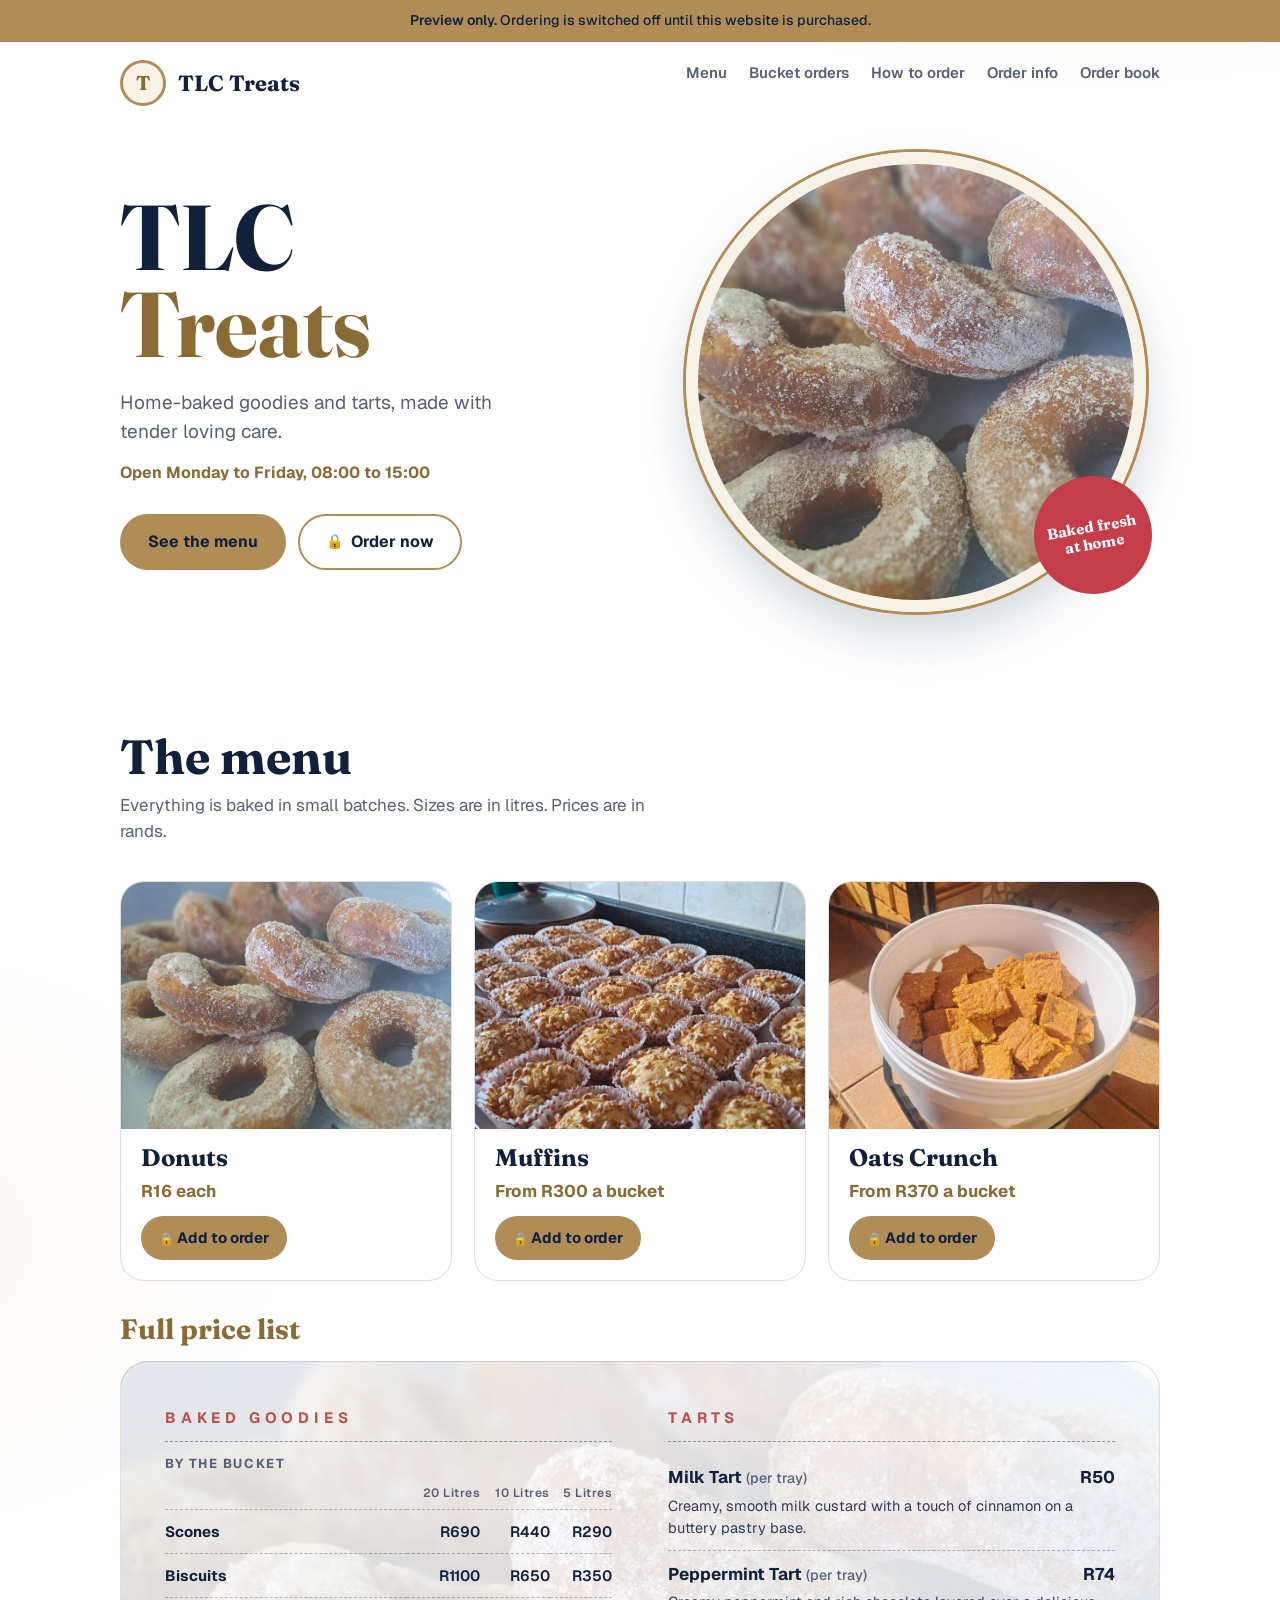
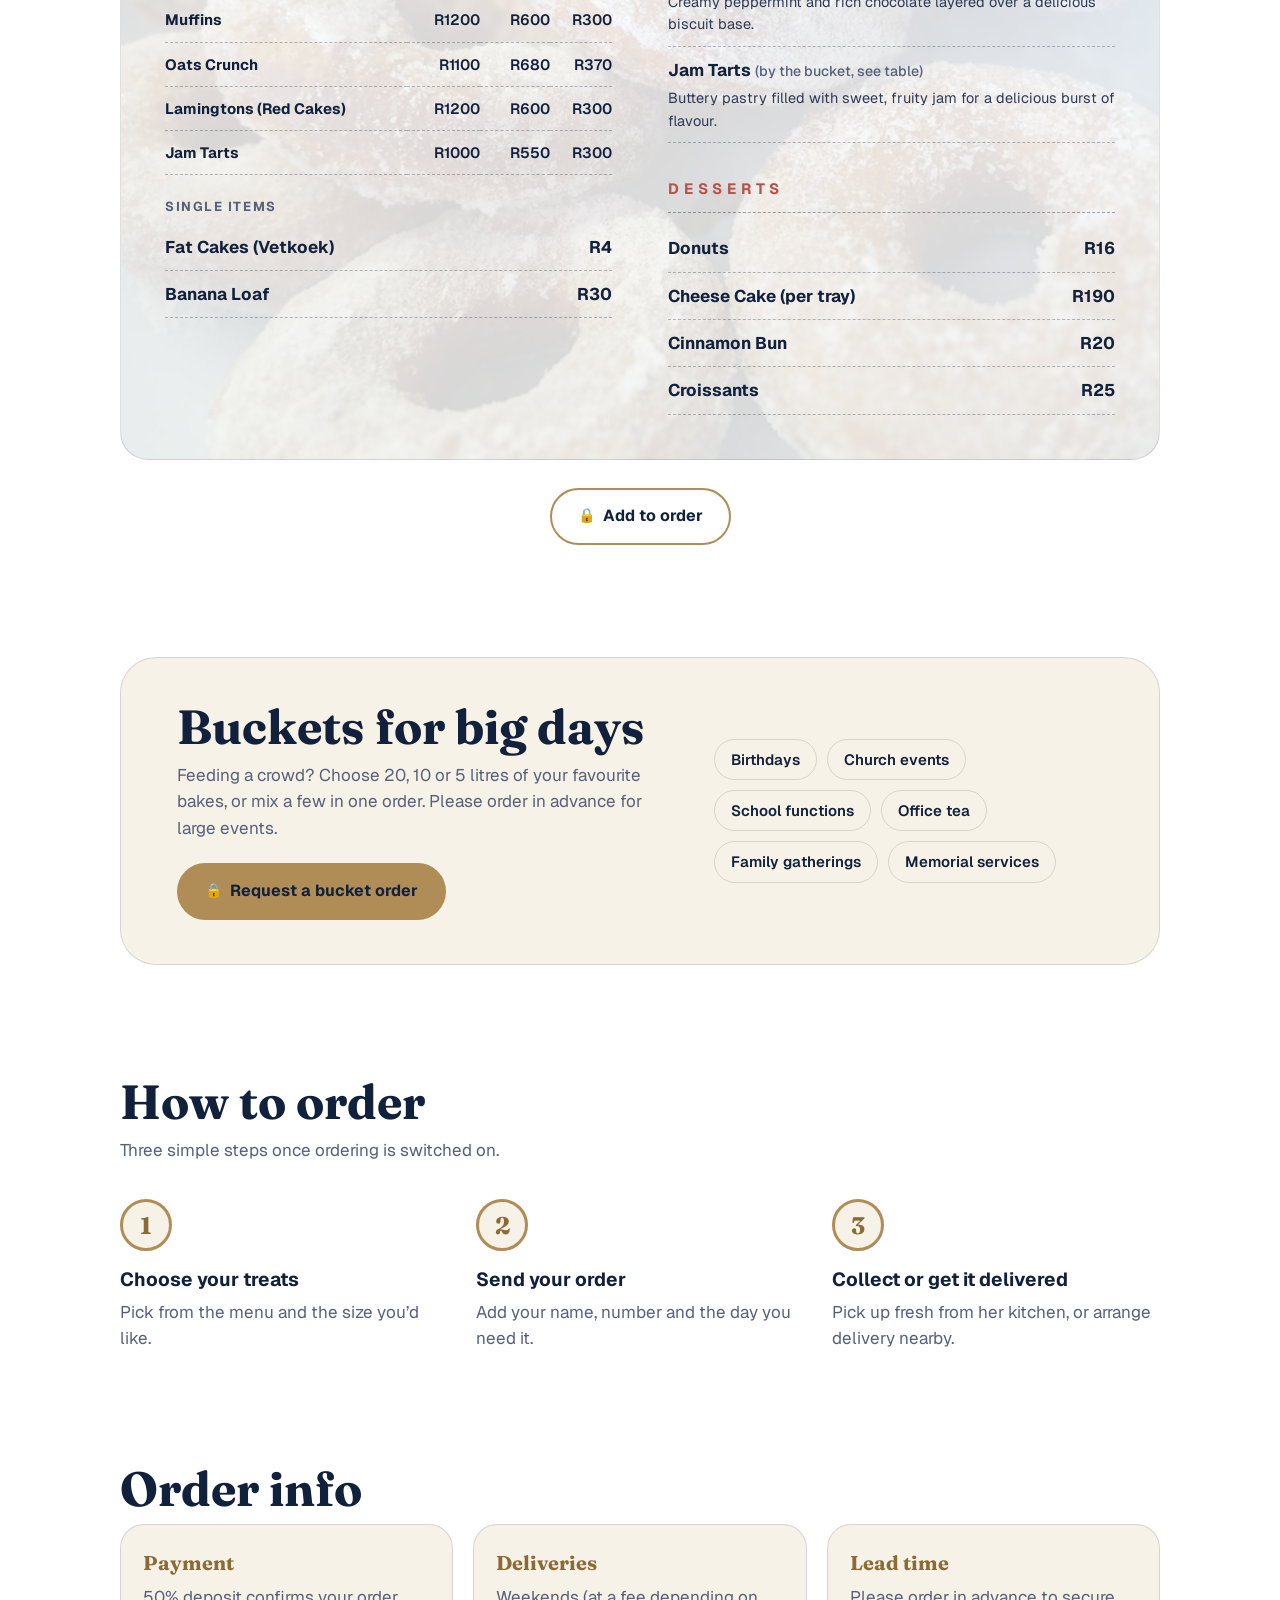
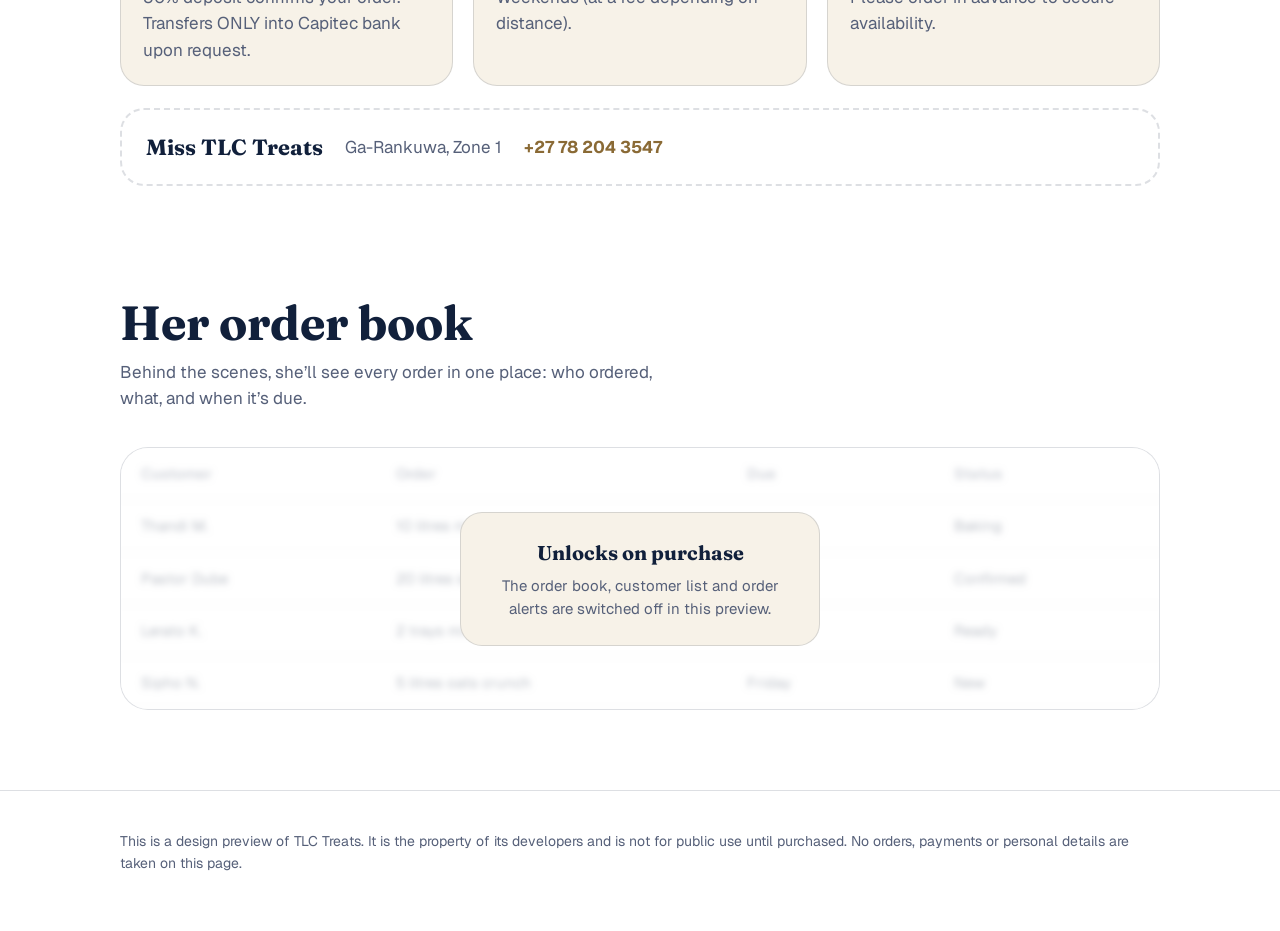
==== index.html @ 49d0c617 "Menu board with faded doughnut background, bucket price table, featured items; hours 08:00-15:00 Co-" ====
<!doctype html>
<html lang="en">
<head>
<meta charset="utf-8">
<meta name="viewport" content="width=device-width, initial-scale=1">
<meta name="robots" content="noindex, nofollow">
<title>TLC Treats · Preview</title>
<meta name="description" content="Design preview of TLC Treats. Ordering is switched off.">
<link rel="preconnect" href="https://fonts.googleapis.com">
<link rel="stylesheet" href="https://fonts.googleapis.com/css2?family=Fraunces:opsz,wght@9..144,600;9..144,700&family=Geist:wght@400;500;600;700&display=swap">
<style>
:root{
  --bg:#ffffff; --bg2:#f7f2e8; --ink:#11203b; --muted:#566079; --navy:#11203b;
  --gold:#b08d57; --gold2:#8a6a35; --red:#c43d4b;
  --glass:#ffffff; --line:rgba(17,32,59,.14);
  --veil:rgba(255,255,255,.72);
}
*,*::before,*::after{box-sizing:border-box}
html{background:var(--bg);scroll-behavior:smooth;scroll-padding-top:60px}
body{margin:0;font-family:Geist,system-ui,sans-serif;color:var(--ink);line-height:1.55;font-size:17px;
  background:radial-gradient(900px 500px at 85% -5%,rgba(176,141,87,.16),transparent 60%),
             radial-gradient(700px 500px at -10% 30%,rgba(176,141,87,.08),transparent 60%),var(--bg)}
img{max-width:100%;display:block}
a{color:inherit}
:focus-visible{outline:3px solid var(--gold2);outline-offset:3px;border-radius:6px}
.display{font-family:Fraunces,Georgia,serif;font-weight:700}
.wrap{max-width:1080px;margin:0 auto;padding:0 20px}

.demo-bar{position:sticky;top:0;z-index:9;background:var(--gold);color:var(--navy);font-size:14px;font-weight:600;padding:10px 20px;text-align:center}
.demo-bar span{font-weight:500}

nav{display:flex;align-items:center;justify-content:space-between;gap:16px;padding:18px 0}
.brand{display:flex;align-items:center;gap:12px;text-decoration:none}
.lid{width:46px;height:46px;border-radius:50%;background:var(--bg2);border:3px solid var(--gold);display:grid;place-items:center;font-size:20px;color:var(--gold2);flex:none}
.brand b{font-size:22px;line-height:1}
.navlinks{display:flex;gap:22px;font-weight:600;font-size:15px}
.navlinks a{text-decoration:none;color:var(--muted)}
.navlinks a:hover{color:var(--ink)}
@media(max-width:640px){.navlinks{display:none}}

.hero{display:grid;grid-template-columns:1.05fr 1fr;gap:40px;align-items:center;padding:28px 0 64px}
.hero h1{font-size:clamp(48px,8vw,92px);line-height:.95;margin:0 0 20px}
.hero h1 .line2{display:block;color:var(--gold2)}
.hero p{font-size:19px;color:var(--muted);max-width:30ch;margin:0 0 28px}
.hero p.hours{font-size:16px;font-weight:700;color:var(--gold2);margin:-14px 0 28px}
.btns{display:flex;flex-wrap:wrap;gap:12px}
.btn{font:inherit;font-weight:700;font-size:16px;border-radius:999px;padding:14px 26px;cursor:pointer;border:2px solid var(--gold);text-decoration:none;display:inline-flex;align-items:center;gap:8px;color:var(--ink);background:transparent}
.btn.solid{background:var(--gold);color:var(--navy)}
.btn.locked::before{content:"🔒";font-size:14px}
.bucket-photo{position:relative;justify-self:center;width:min(100%,460px);aspect-ratio:1}
.bucket-photo img{width:100%;height:100%;object-fit:cover;border-radius:50%;border:12px solid var(--bg2);box-shadow:0 0 0 3px var(--gold),0 24px 50px rgba(17,32,59,.18)}
.stamp{position:absolute;right:-6px;bottom:18px;background:var(--red);color:#fff;border-radius:50%;width:118px;height:118px;display:grid;place-items:center;text-align:center;font-size:15px;line-height:1.15;transform:rotate(-10deg);padding:10px}
@media(max-width:820px){.hero{grid-template-columns:1fr}.bucket-photo{width:min(100%,360px)}.stamp{width:96px;height:96px;font-size:13px}}

section{padding:56px 0}
h2{font-size:clamp(32px,5vw,48px);line-height:1.05;margin:0 0 10px}
.lead{color:var(--muted);max-width:52ch;margin:0 0 36px}
.cat{font-size:28px;line-height:1;margin:0 0 18px;color:var(--gold2)}
.coming{background:var(--glass);border:2px dashed var(--line);border-radius:28px;padding:28px 24px;color:var(--muted);max-width:620px}
.coming b{display:block;color:var(--ink);font-size:19px;margin-bottom:4px}

.menu{display:grid;grid-template-columns:repeat(2,1fr);gap:28px}
@media(max-width:760px){.menu{grid-template-columns:1fr}}
.item{background:var(--glass);border:1px solid var(--line);border-radius:28px;overflow:hidden;backdrop-filter:blur(14px);-webkit-backdrop-filter:blur(14px)}
.item img{width:100%;aspect-ratio:4/3;object-fit:cover}
.item .body{padding:22px 24px 24px;display:flex;flex-direction:column;gap:12px}
.item h3{font-size:28px;margin:0;line-height:1.05}
.item p{margin:0;color:var(--muted)}
.sizes{display:flex;flex-wrap:wrap;gap:8px;padding:0;margin:4px 0 0;list-style:none}
.sizes li{font-size:14px;font-weight:600;border:1.5px solid var(--line);border-radius:999px;padding:5px 12px}
.foot{display:flex;align-items:center;justify-content:space-between;gap:12px;padding-top:12px;border-top:1.5px dashed var(--line)}
.price{font-weight:700;color:var(--gold2)}
.add{font:inherit;font-weight:700;font-size:15px;background:var(--gold);color:var(--navy);border:0;border-radius:999px;padding:10px 18px;cursor:pointer}
.add::before{content:"🔒 ";font-size:12px}

.buckets{background:var(--bg2);border:1px solid var(--line);border-radius:36px;padding:44px clamp(24px,5vw,56px);display:grid;grid-template-columns:1.3fr 1fr;gap:32px;align-items:center}
.buckets p{color:var(--muted);margin:0 0 22px;max-width:44ch}
.buckets .btn{background:var(--gold);color:var(--navy)}
.occasions{display:flex;flex-wrap:wrap;gap:10px}
.occasions span{border:1.5px solid var(--line);border-radius:999px;padding:8px 16px;font-weight:600;font-size:15px}
@media(max-width:760px){.buckets{grid-template-columns:1fr}}

.steps{display:grid;grid-template-columns:repeat(3,1fr);gap:28px;counter-reset:s;padding:0;margin:0;list-style:none}
.steps li{counter-increment:s}
.steps li::before{content:counter(s);font-family:Fraunces,serif;font-weight:700;display:grid;place-items:center;width:52px;height:52px;border-radius:50%;background:var(--bg2);border:3px solid var(--gold);color:var(--gold2);font-size:24px;margin-bottom:14px}
.steps b{display:block;font-size:19px;margin-bottom:4px}
.steps span{color:var(--muted)}
@media(max-width:700px){.steps{grid-template-columns:1fr}}

.book{position:relative;border-radius:28px;overflow:hidden;border:1px solid var(--line);background:var(--glass)}
.table-scroll{overflow-x:auto}
.book table{width:100%;border-collapse:collapse;min-width:560px;filter:blur(3px);user-select:none}
.book th,.book td{text-align:left;padding:14px 20px;border-bottom:1px solid var(--line);font-size:15px}
.book th{color:var(--muted);font-weight:600}
.lock{position:absolute;inset:0;display:grid;place-items:center;background:var(--veil);padding:20px}
.lock>div{background:var(--bg2);border:1px solid var(--line);border-radius:22px;padding:24px 28px;max-width:360px;text-align:center}
.lock b{display:block;font-size:20px;margin-bottom:6px}
.lock p{margin:0;color:var(--muted);font-size:15px}

footer{padding:40px 0 56px;color:var(--muted);font-size:14px;border-top:1px solid var(--line);margin-top:24px}

dialog{border:1px solid var(--line);border-radius:28px;padding:30px;max-width:400px;width:calc(100% - 40px);background:var(--bg2);color:var(--ink)}
dialog::backdrop{background:var(--veil)}
dialog h3{font-size:28px;margin:0 0 10px;line-height:1.05}
dialog p{margin:0 0 22px;color:var(--muted)}
dialog[open]{animation:pop .22s ease-out}
@keyframes pop{from{transform:scale(.94);opacity:0}to{transform:none;opacity:1}}
@media(prefers-reduced-motion:reduce){html{scroll-behavior:auto}dialog[open]{animation:none}}

/* ---------- Phone friendly ---------- */
html{-webkit-text-size-adjust:100%}
.btn,.add,.navlinks a{min-height:44px}
.wrap{padding-left:max(20px,env(safe-area-inset-left));padding-right:max(20px,env(safe-area-inset-right))}
.demo-bar{padding-top:max(10px,env(safe-area-inset-top))}
footer{padding-bottom:max(56px,calc(env(safe-area-inset-bottom) + 24px))}
@media(max-width:640px){
  body{font-size:16px}
  .demo-bar{font-size:13px;padding:8px 14px}
  .demo-bar span{display:block}
  /* nav: brand on top, scrollable pill row below */
  nav{flex-direction:column;align-items:flex-start;gap:10px;padding:14px 0 6px}
  .navlinks{display:flex;gap:8px;width:100%;overflow-x:auto;padding-bottom:6px;scrollbar-width:none;-webkit-overflow-scrolling:touch}
  .navlinks::-webkit-scrollbar{display:none}
  .navlinks a{flex:none;display:inline-flex;align-items:center;border:1px solid var(--line);border-radius:999px;padding:0 16px;font-size:14px;color:var(--ink);background:var(--glass)}
  .hero{gap:28px;padding:12px 0 40px}
  .hero h1{font-size:clamp(44px,15vw,64px)}
  .hero p{font-size:17px;max-width:none}
  .hero p.hours{margin:-10px 0 22px}
  .btns{flex-direction:column}
  .btns .btn{width:100%;justify-content:center}
  .bucket-photo{width:min(86%,320px);border-radius:50%}
  .bucket-photo img{border-width:8px}
  section{padding:36px 0}
  .menu{gap:20px}
  .item .body{padding:18px 18px 20px}
  .item h3{font-size:24px}
  .foot{flex-direction:column;align-items:stretch;gap:10px}
  .foot .price{text-align:center}
  .add{width:100%;justify-content:center;padding:12px 18px}
  .buckets{padding:28px 20px;border-radius:28px}
  .buckets .btn{width:100%;justify-content:center}
  .coming{padding:22px 18px}
  .book th,.book td{padding:12px 14px;font-size:14px}
  .book table{min-width:520px}
  dialog{padding:24px}
  dialog .btn{width:100%;justify-content:center}
}

/* ---------- Price-list menu ---------- */
.menu{align-items:stretch}
.pitem{background:var(--glass);border:1px solid var(--line);border-radius:24px;overflow:hidden;display:flex;flex-direction:column}
.pitem img{width:100%;aspect-ratio:16/9;object-fit:cover}
.pbody{padding:18px 22px 20px}
.pbody h4{font-size:22px;margin:0 0 6px;line-height:1.15}
.pbody p{margin:0 0 10px;color:var(--muted);font-size:15px}
.prices{list-style:none;margin:6px 0 0;padding:0}
.prices li{display:flex;align-items:baseline;gap:8px;padding:5px 0;font-size:15px}
.prices li span{color:var(--muted)}
.prices li i{flex:1;border-bottom:1.5px dotted var(--line);transform:translateY(-3px)}
.prices li b{color:var(--gold2);font-size:17px}
.cat{margin-top:34px}
.order-note{margin:28px 0 0;text-align:center}
.infogrid{display:grid;grid-template-columns:repeat(3,1fr);gap:20px}
.infocard{background:var(--bg2);border:1px solid var(--line);border-radius:24px;padding:22px}
.infocard b{display:block;font-size:20px;margin-bottom:6px;color:var(--gold2)}
.infocard p{margin:0;color:var(--muted)}
.contact{margin-top:22px;display:flex;flex-wrap:wrap;gap:8px 22px;align-items:center;border:2px dashed var(--line);border-radius:24px;padding:20px 24px}
.contact b{font-size:22px}
.contact span{color:var(--muted)}
.contact a{font-weight:700;color:var(--gold2);text-decoration:none;display:inline-flex;align-items:center;min-height:44px}
@media(max-width:760px){.infogrid{grid-template-columns:1fr}}
@media(max-width:640px){.order-note .btn{width:100%;justify-content:center}.contact{flex-direction:column;align-items:flex-start}.pbody{padding:16px 18px 18px}}

/* ---------- Menu board (faded doughnut background, like her printed menu) ---------- */
.sr{position:absolute;width:1px;height:1px;overflow:hidden;clip:rect(0 0 0 0)}
.feat{display:grid;grid-template-columns:repeat(3,1fr);gap:22px;margin-bottom:12px}
.fcard{background:var(--glass);border:1px solid var(--line);border-radius:24px;overflow:hidden}
.fcard img{width:100%;aspect-ratio:4/3;object-fit:cover}
.fbody{padding:16px 20px 20px;display:flex;flex-direction:column;gap:6px;align-items:flex-start}
.fbody h3{font-size:24px;margin:0;line-height:1.1}
.fprice{margin:0 0 6px;font-weight:700;color:var(--gold2)}
.board{position:relative;border-radius:28px;overflow:hidden;padding:clamp(22px,4vw,44px);border:1px solid var(--line);
  background:linear-gradient(rgba(255,255,255,.80),rgba(255,255,255,.80)),url(img/sugar-doughnuts.jpg) center/cover no-repeat}
.bcols{display:grid;grid-template-columns:1fr 1fr;gap:clamp(24px,5vw,56px)}
.bh{font-family:Geist,sans-serif;font-weight:700;text-transform:uppercase;letter-spacing:.32em;font-size:15px;color:#b5524a;margin:0 0 12px;padding-bottom:12px;border-bottom:1.5px dashed rgba(17,32,59,.4)}
.bnote{margin:0 0 6px;font-size:13px;font-weight:700;color:var(--muted);text-transform:uppercase;letter-spacing:.12em}
.bt{width:100%;border-collapse:collapse}
.bt th,.bt td{padding:10px 0;text-align:right;font-size:15px;border-bottom:1.5px dashed rgba(17,32,59,.3)}
.bt thead th{font-size:12px;color:var(--muted);font-weight:600;padding:4px 0 6px;letter-spacing:.04em}
.bt tbody th{text-align:left;font-weight:700;color:var(--navy);padding-right:8px}
.bt td{font-weight:600;color:var(--navy)}
.bl{list-style:none;margin:0;padding:0}
.bl>li{display:flex;justify-content:space-between;gap:12px;padding:10px 0;border-bottom:1.5px dashed rgba(17,32,59,.3);font-weight:700;color:var(--navy)}
.bl>li b{white-space:nowrap}
.tl>li{display:block}
.tn{display:flex;justify-content:space-between;gap:12px}
.tn small{font-weight:500;color:var(--muted)}
.tl p{margin:4px 0 0;font-weight:400;font-size:14.5px;color:#2d3a55}
.contact .phone{font-weight:700;color:var(--gold2)}
@media(max-width:820px){.feat{grid-template-columns:1fr}.bcols{grid-template-columns:1fr}}
@media(max-width:640px){.board{padding:20px 16px}.bt th,.bt td{font-size:14px}.bh{letter-spacing:.22em}.fbody .add{width:100%;justify-content:center}}
</style>
</head>
<body>

<div class="demo-bar" role="note">Preview only. <span>Ordering is switched off until this website is purchased.</span></div>

<div class="wrap">
  <nav>
    <a class="brand" href="#top" aria-label="TLC Treats, home">
      <span class="lid display" aria-hidden="true">T</span>
      <b class="display">TLC Treats</b>
    </a>
    <div class="navlinks">
      <a href="#menu">Menu</a>
      <a href="#buckets">Bucket orders</a>
      <a href="#how">How to order</a>
      <a href="#info">Order info</a>
      <a href="#orders">Order book</a>
    </div>
  </nav>

  <header class="hero" id="top">
    <div>
      <h1 class="display">TLC<span class="line2">Treats</span></h1>
      <p>Home-baked goodies and tarts, made with tender loving care.</p>
      <p class="hours">Open Monday to Friday, 08:00 to 15:00</p>
      <div class="btns">
        <a class="btn solid" href="#menu">See the menu</a>
        <button class="btn locked" data-demo type="button">Order now</button>
      </div>
    </div>
    <div class="bucket-photo">
      <img src="img/sugar-doughnuts.jpg" alt="A plate of sugar-coated doughnuts">
      <div class="stamp display">Baked fresh at home</div>
    </div>
  </header>
</div>

<main class="wrap">
  <section id="menu">
    <h2 class="display">The menu</h2>
    <p class="lead">Everything is baked in small batches. Sizes are in litres. Prices are in rands.</p>
    
    <div class="feat">
      <article class="fcard"><img src="img/sugar-doughnuts.jpg" alt="Sugar-coated donuts" loading="lazy"><div class="fbody"><h3 class="display">Donuts</h3><p class="fprice">R16 each</p><button class="add" data-demo type="button">Add to order</button></div></article>
      <article class="fcard"><img src="img/crunch-muffins.jpg" alt="A tray of muffins with a crunchy golden topping" loading="lazy"><div class="fbody"><h3 class="display">Muffins</h3><p class="fprice">From R300 a bucket</p><button class="add" data-demo type="button">Add to order</button></div></article>
      <article class="fcard"><img src="img/rusks.jpg" alt="A white bucket full of oats crunch squares" loading="lazy"><div class="fbody"><h3 class="display">Oats Crunch</h3><p class="fprice">From R370 a bucket</p><button class="add" data-demo type="button">Add to order</button></div></article>
    </div>

    <h3 class="cat display">Full price list</h3>
    <div class="board">
      <div class="bcols">
        <div class="bcol">
          <h3 class="bh">Baked goodies</h3>
          <p class="bnote">By the bucket</p>
          <table class="bt"><thead><tr><th scope="col"><span class="sr">Item</span></th><th scope="col">20 Litres</th><th scope="col">10 Litres</th><th scope="col">5 Litres</th></tr></thead><tbody><tr><th scope="row">Scones</th><td>R690</td><td>R440</td><td>R290</td></tr><tr><th scope="row">Biscuits</th><td>R1100</td><td>R650</td><td>R350</td></tr><tr><th scope="row">Muffins</th><td>R1200</td><td>R600</td><td>R300</td></tr><tr><th scope="row">Oats Crunch</th><td>R1100</td><td>R680</td><td>R370</td></tr><tr><th scope="row">Lamingtons (Red Cakes)</th><td>R1200</td><td>R600</td><td>R300</td></tr><tr><th scope="row">Jam Tarts</th><td>R1000</td><td>R550</td><td>R300</td></tr></tbody></table>
          <p class="bnote" style="margin-top:22px">Single items</p>
          <ul class="bl"><li><span>Fat Cakes (Vetkoek)</span><b>R4</b></li><li><span>Banana Loaf</span><b>R30</b></li></ul>
        </div>
        <div class="bcol">
          <h3 class="bh">Tarts</h3>
          <ul class="bl tl">
            <li><div class="tn"><span>Milk Tart <small>(per tray)</small></span><b>R50</b></div><p>Creamy, smooth milk custard with a touch of cinnamon on a buttery pastry base.</p></li>
            <li><div class="tn"><span>Peppermint Tart <small>(per tray)</small></span><b>R74</b></div><p>Creamy peppermint and rich chocolate layered over a delicious biscuit base.</p></li>
            <li><div class="tn"><span>Jam Tarts <small>(by the bucket, see table)</small></span></div><p>Buttery pastry filled with sweet, fruity jam for a delicious burst of flavour.</p></li>
          </ul>
          <h3 class="bh" style="margin-top:34px">Desserts</h3>
          <ul class="bl"><li><span>Donuts</span><b>R16</b></li><li><span>Cheese Cake (per tray)</span><b>R190</b></li><li><span>Cinnamon Bun</span><b>R20</b></li><li><span>Croissants</span><b>R25</b></li></ul>
        </div>
      </div>
    </div>
    <p class="order-note"><button class="btn locked" data-demo type="button">Add to order</button></p>
  </section>

  <section id="buckets">
    <div class="buckets">
      <div>
        <h2 class="display">Buckets for big days</h2>
        <p>Feeding a crowd? Choose 20, 10 or 5 litres of your favourite bakes, or mix a few in one order. Please order in advance for large events.</p>
        <button class="btn locked" data-demo type="button">Request a bucket order</button>
      </div>
      <div class="occasions" aria-label="Popular occasions">
        <span>Birthdays</span><span>Church events</span><span>School functions</span><span>Office tea</span><span>Family gatherings</span><span>Memorial services</span>
      </div>
    </div>
  </section>

  <section id="how">
    <h2 class="display">How to order</h2>
    <p class="lead">Three simple steps once ordering is switched on.</p>
    <ol class="steps">
      <li><b>Choose your treats</b><span>Pick from the menu and the size you’d like.</span></li>
      <li><b>Send your order</b><span>Add your name, number and the day you need it.</span></li>
      <li><b>Collect or get it delivered</b><span>Pick up fresh from her kitchen, or arrange delivery nearby.</span></li>
    </ol>
  </section>

  <section id="info">
    <h2 class="display">Order info</h2>
    <div class="infogrid">
      <div class="infocard"><b class="display">Payment</b><p>50% deposit confirms your order. Transfers ONLY into Capitec bank upon request.</p></div>
      <div class="infocard"><b class="display">Deliveries</b><p>Weekends (at a fee depending on distance).</p></div>
      <div class="infocard"><b class="display">Lead time</b><p>Please order in advance to secure availability.</p></div>
    </div>
    <div class="contact"><b class="display">Miss TLC Treats</b><span>Ga-Rankuwa, Zone 1</span><span class="phone">+27 78 204 3547</span></div>
  </section>

  <section id="orders">
    <h2 class="display">Her order book</h2>
    <p class="lead">Behind the scenes, she’ll see every order in one place: who ordered, what, and when it’s due.</p>
    <div class="book">
      <div class="table-scroll">
        <table aria-hidden="true">
          <thead><tr><th>Customer</th><th>Order</th><th>Due</th><th>Status</th></tr></thead>
          <tbody>
            <tr><td>Thandi M.</td><td>10 litres muffins</td><td>Saturday</td><td>Baking</td></tr>
            <tr><td>Pastor Dube</td><td>20 litres scones</td><td>Sunday</td><td>Confirmed</td></tr>
            <tr><td>Lerato K.</td><td>2 trays milk tart</td><td>Today</td><td>Ready</td></tr>
            <tr><td>Sipho N.</td><td>5 litres oats crunch</td><td>Friday</td><td>New</td></tr>
          </tbody>
        </table>
      </div>
      <div class="lock">
        <div>
          <b class="display">Unlocks on purchase</b>
          <p>The order book, customer list and order alerts are switched off in this preview.</p>
        </div>
      </div>
    </div>
  </section>
</main>

<footer>
  <div class="wrap">
    This is a design preview of TLC Treats. It is the property of its developers and is not for public use until purchased. No orders, payments or personal details are taken on this page.
  </div>
</footer>

<dialog id="demo" aria-labelledby="demo-title">
  <h3 id="demo-title" class="display">Preview only</h3>
  <p>Ordering isn’t switched on yet. This feature will work once the website is purchased.</p>
  <button class="btn solid" type="button" id="demo-close">Got it</button>
</dialog>

<script>
(function(){
  var dlg=document.getElementById('demo');
  function open(e){e.preventDefault();
    if(dlg.showModal){dlg.showModal();}else{alert('Preview only. Ordering will work once the website is purchased.');}
  }
  document.querySelectorAll('[data-demo]').forEach(function(b){b.addEventListener('click',open);});
  document.getElementById('demo-close').addEventListener('click',function(){dlg.close();});
  dlg.addEventListener('click',function(e){if(e.target===dlg)dlg.close();});
})();
</script>
</body>
</html>
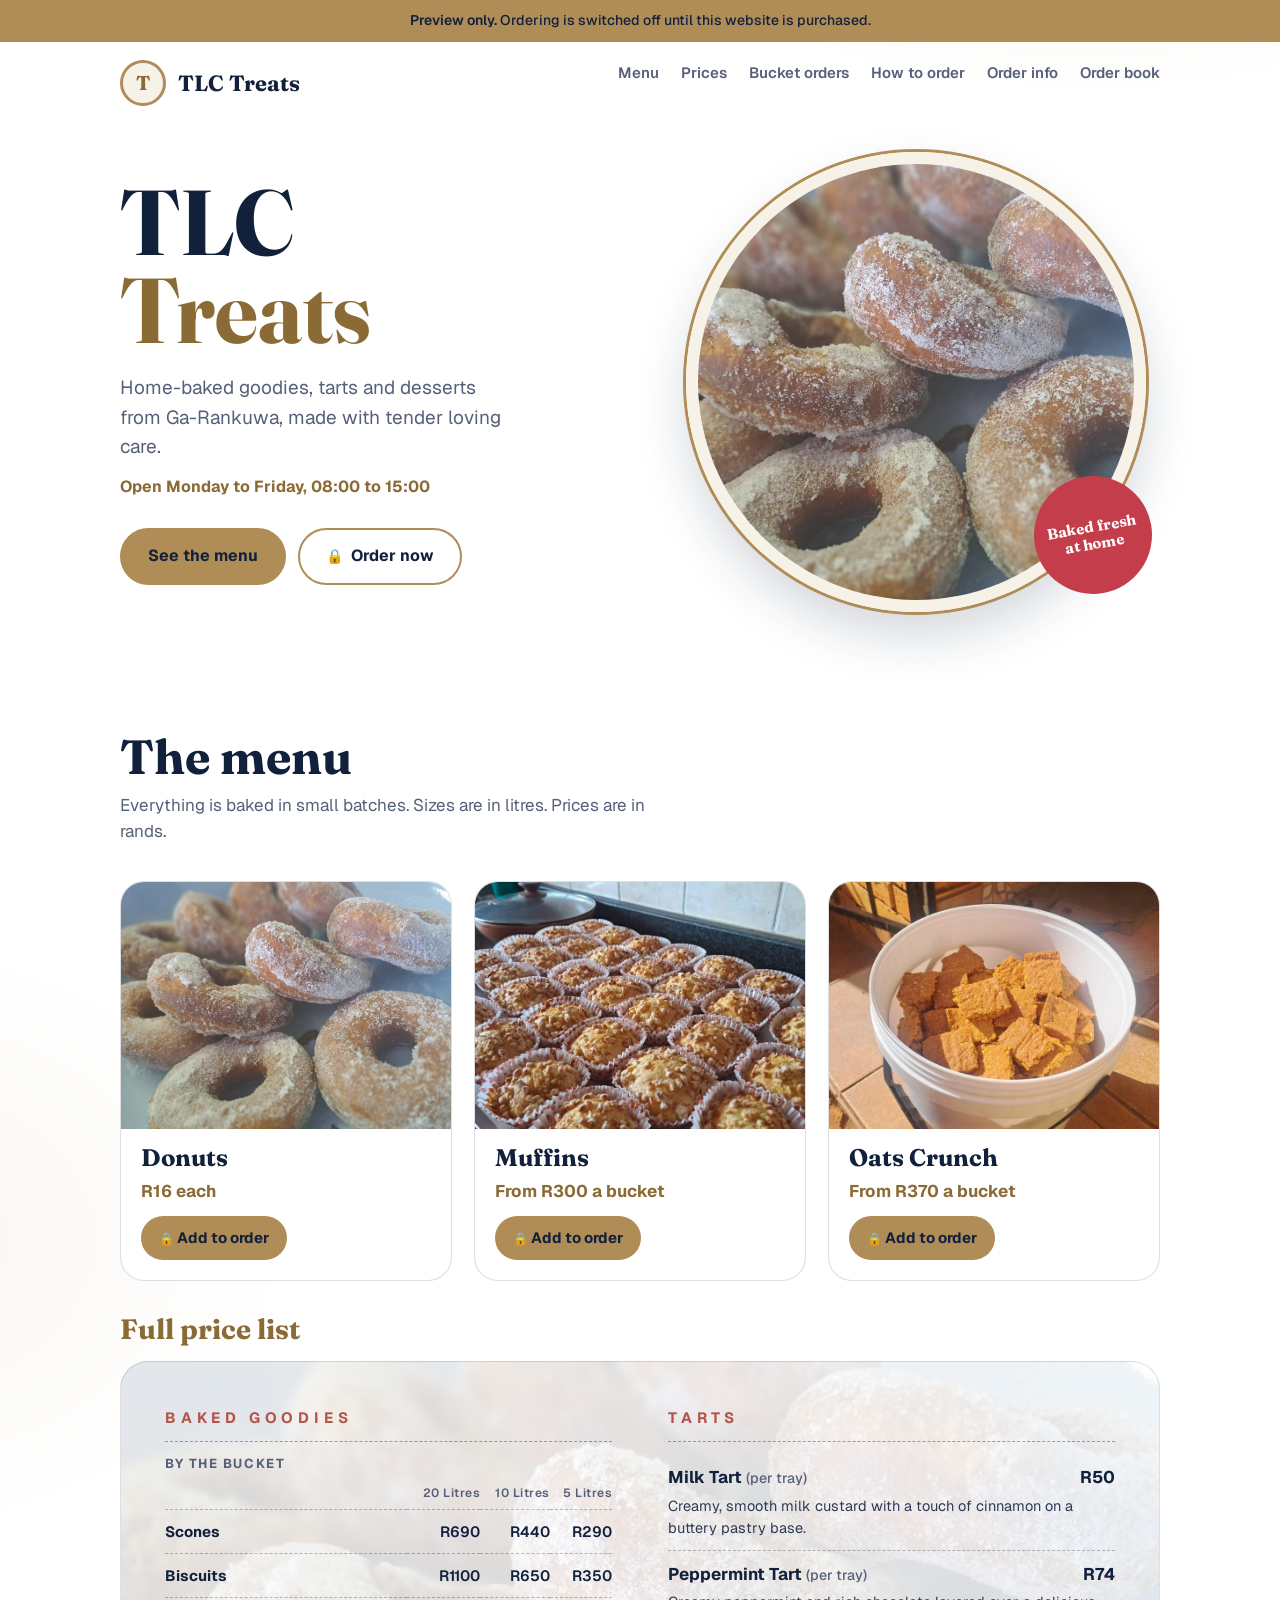
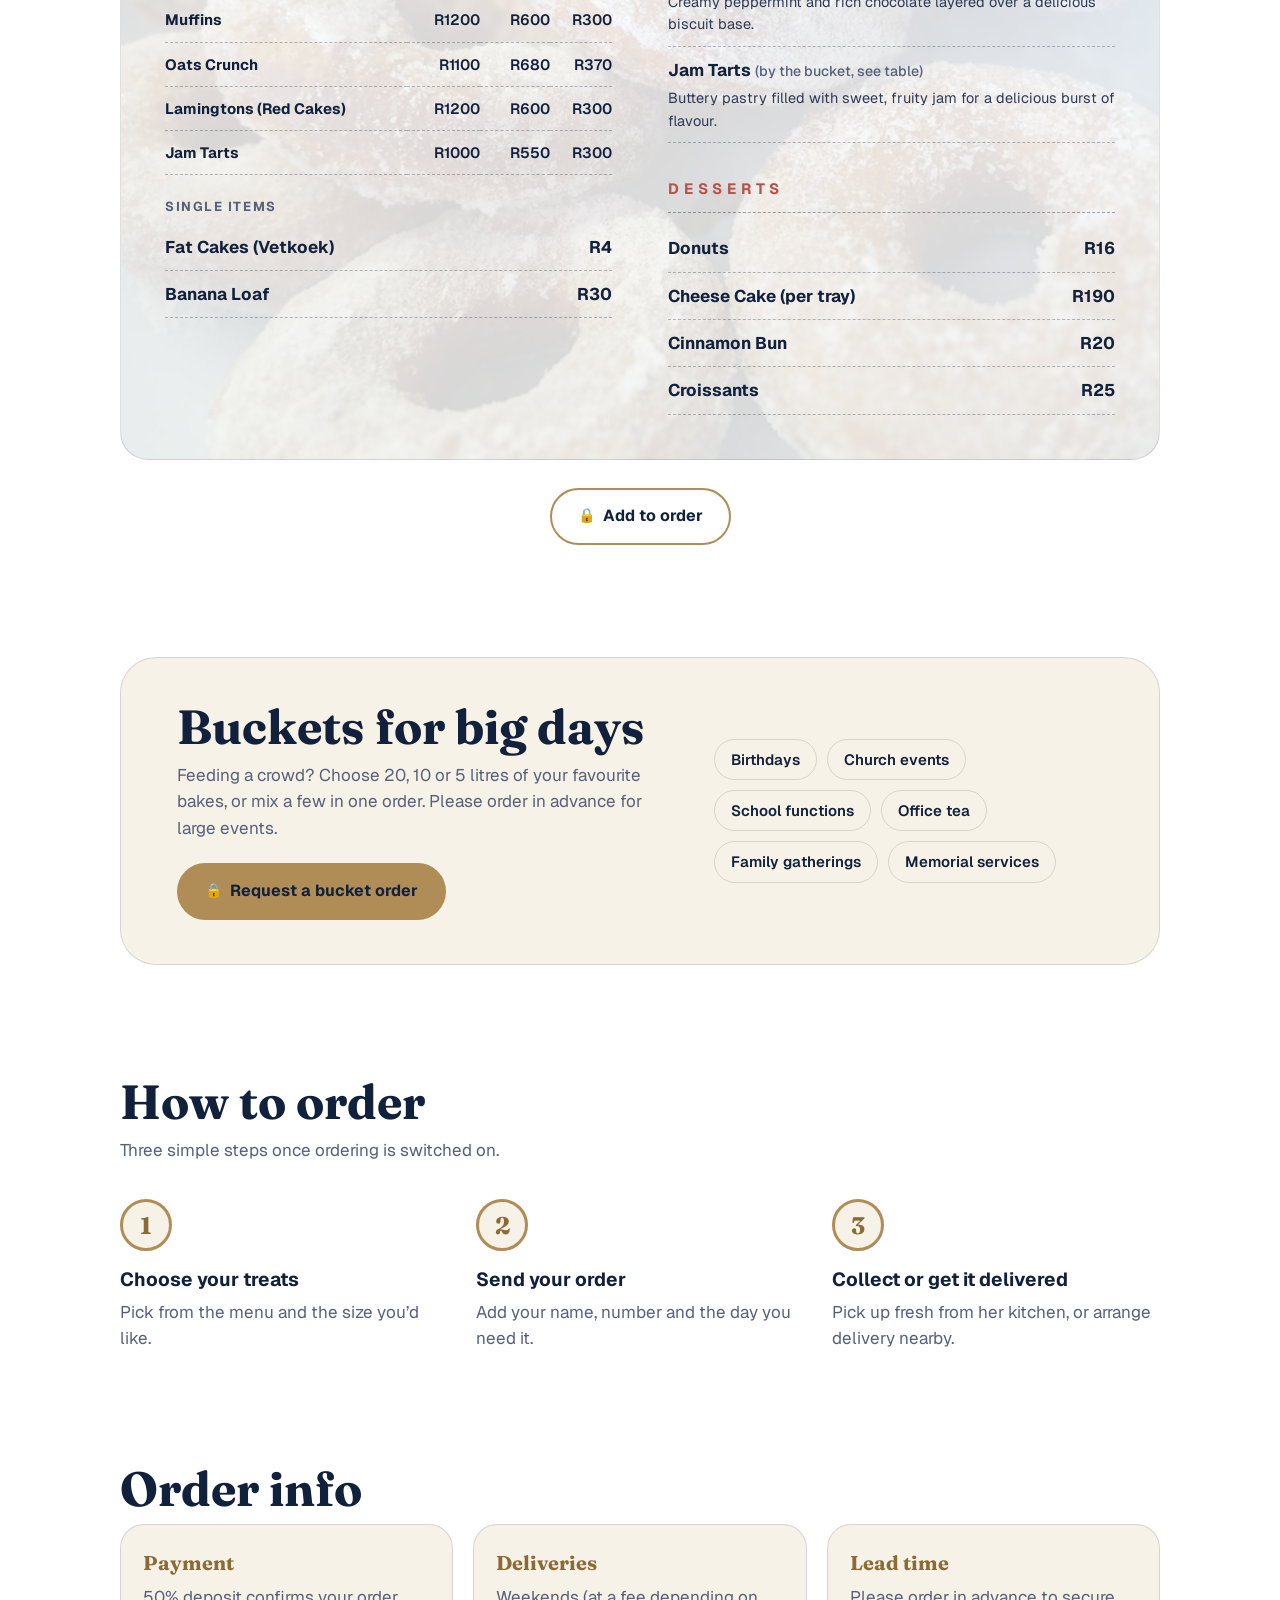
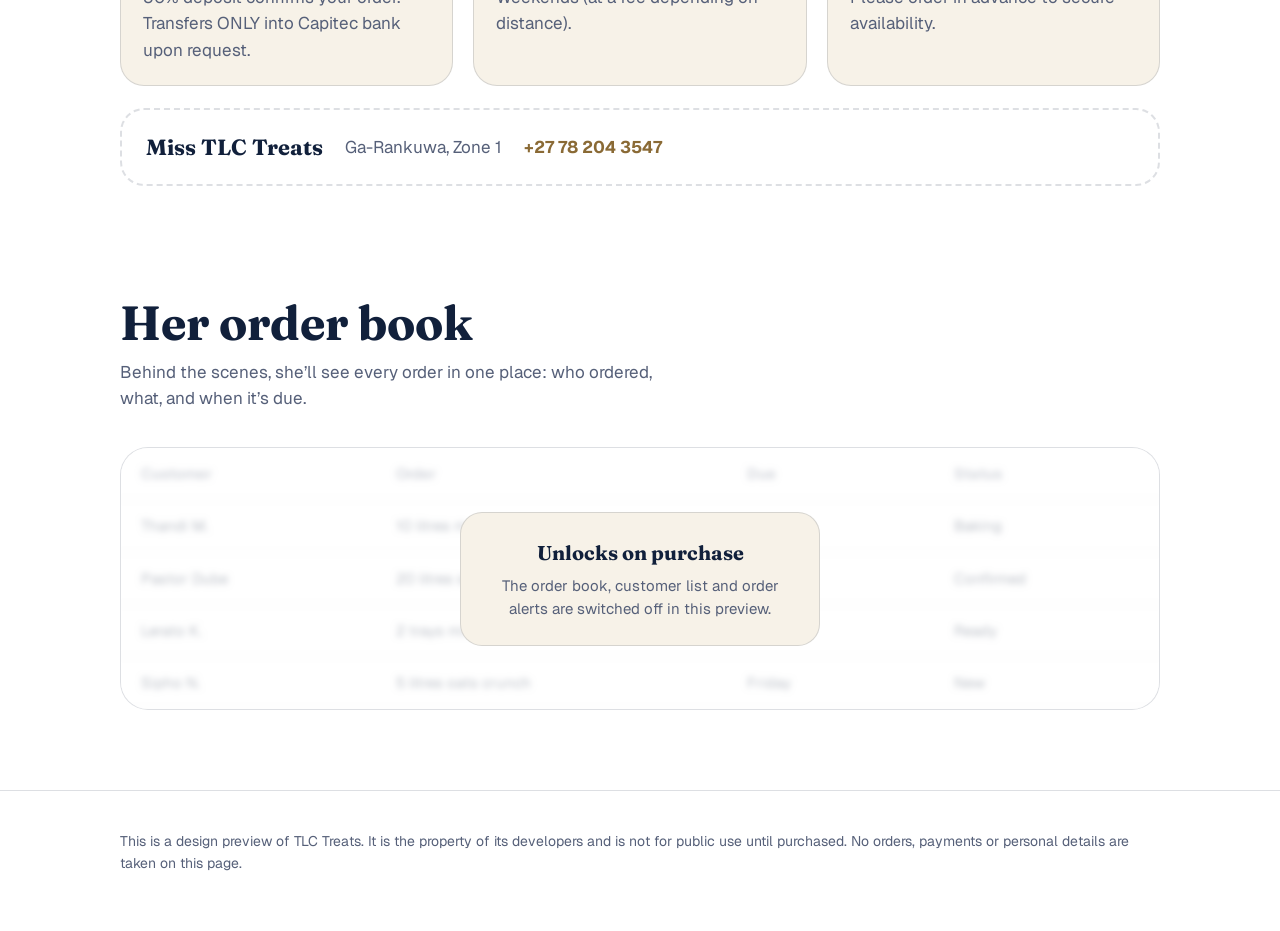
==== commit d2d70b3b: "Sync hero tagline and add Prices nav link Co-Authored-By: Claude Sonnet 5.5 <noreply@anthropic.com>" ====
--- a/index.html
+++ b/index.html
@@ -213,6 +213,7 @@
     </a>
     <div class="navlinks">
       <a href="#menu">Menu</a>
+      <a href="#price-list">Prices</a>
       <a href="#buckets">Bucket orders</a>
       <a href="#how">How to order</a>
       <a href="#info">Order info</a>
@@ -223,7 +224,7 @@
   <header class="hero" id="top">
     <div>
       <h1 class="display">TLC<span class="line2">Treats</span></h1>
-      <p>Home-baked goodies and tarts, made with tender loving care.</p>
+      <p>Home-baked goodies, tarts and desserts from Ga-Rankuwa, made with tender loving care.</p>
       <p class="hours">Open Monday to Friday, 08:00 to 15:00</p>
       <div class="btns">
         <a class="btn solid" href="#menu">See the menu</a>
@@ -248,7 +249,7 @@
       <article class="fcard"><img src="img/rusks.jpg" alt="A white bucket full of oats crunch squares" loading="lazy"><div class="fbody"><h3 class="display">Oats Crunch</h3><p class="fprice">From R370 a bucket</p><button class="add" data-demo type="button">Add to order</button></div></article>
     </div>
 
-    <h3 class="cat display">Full price list</h3>
+    <h3 class="cat display" id="price-list">Full price list</h3>
     <div class="board">
       <div class="bcols">
         <div class="bcol">
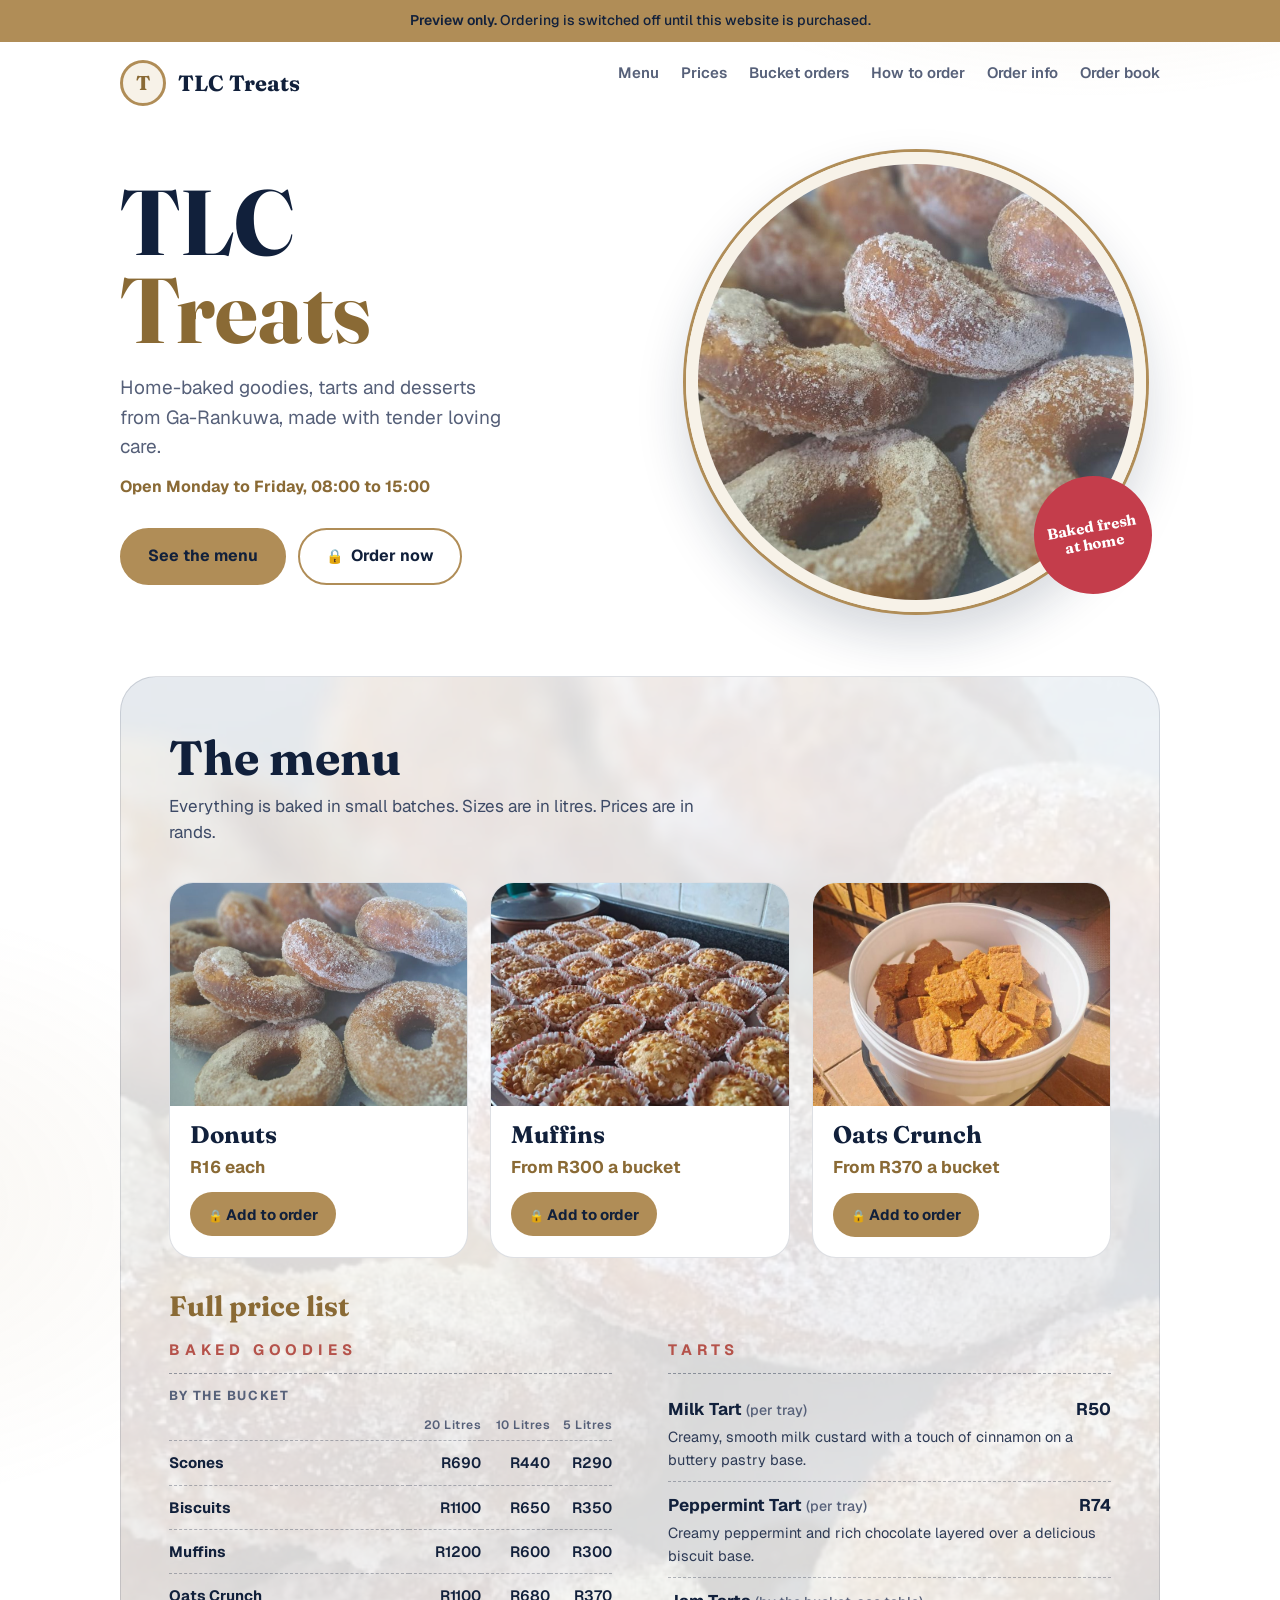
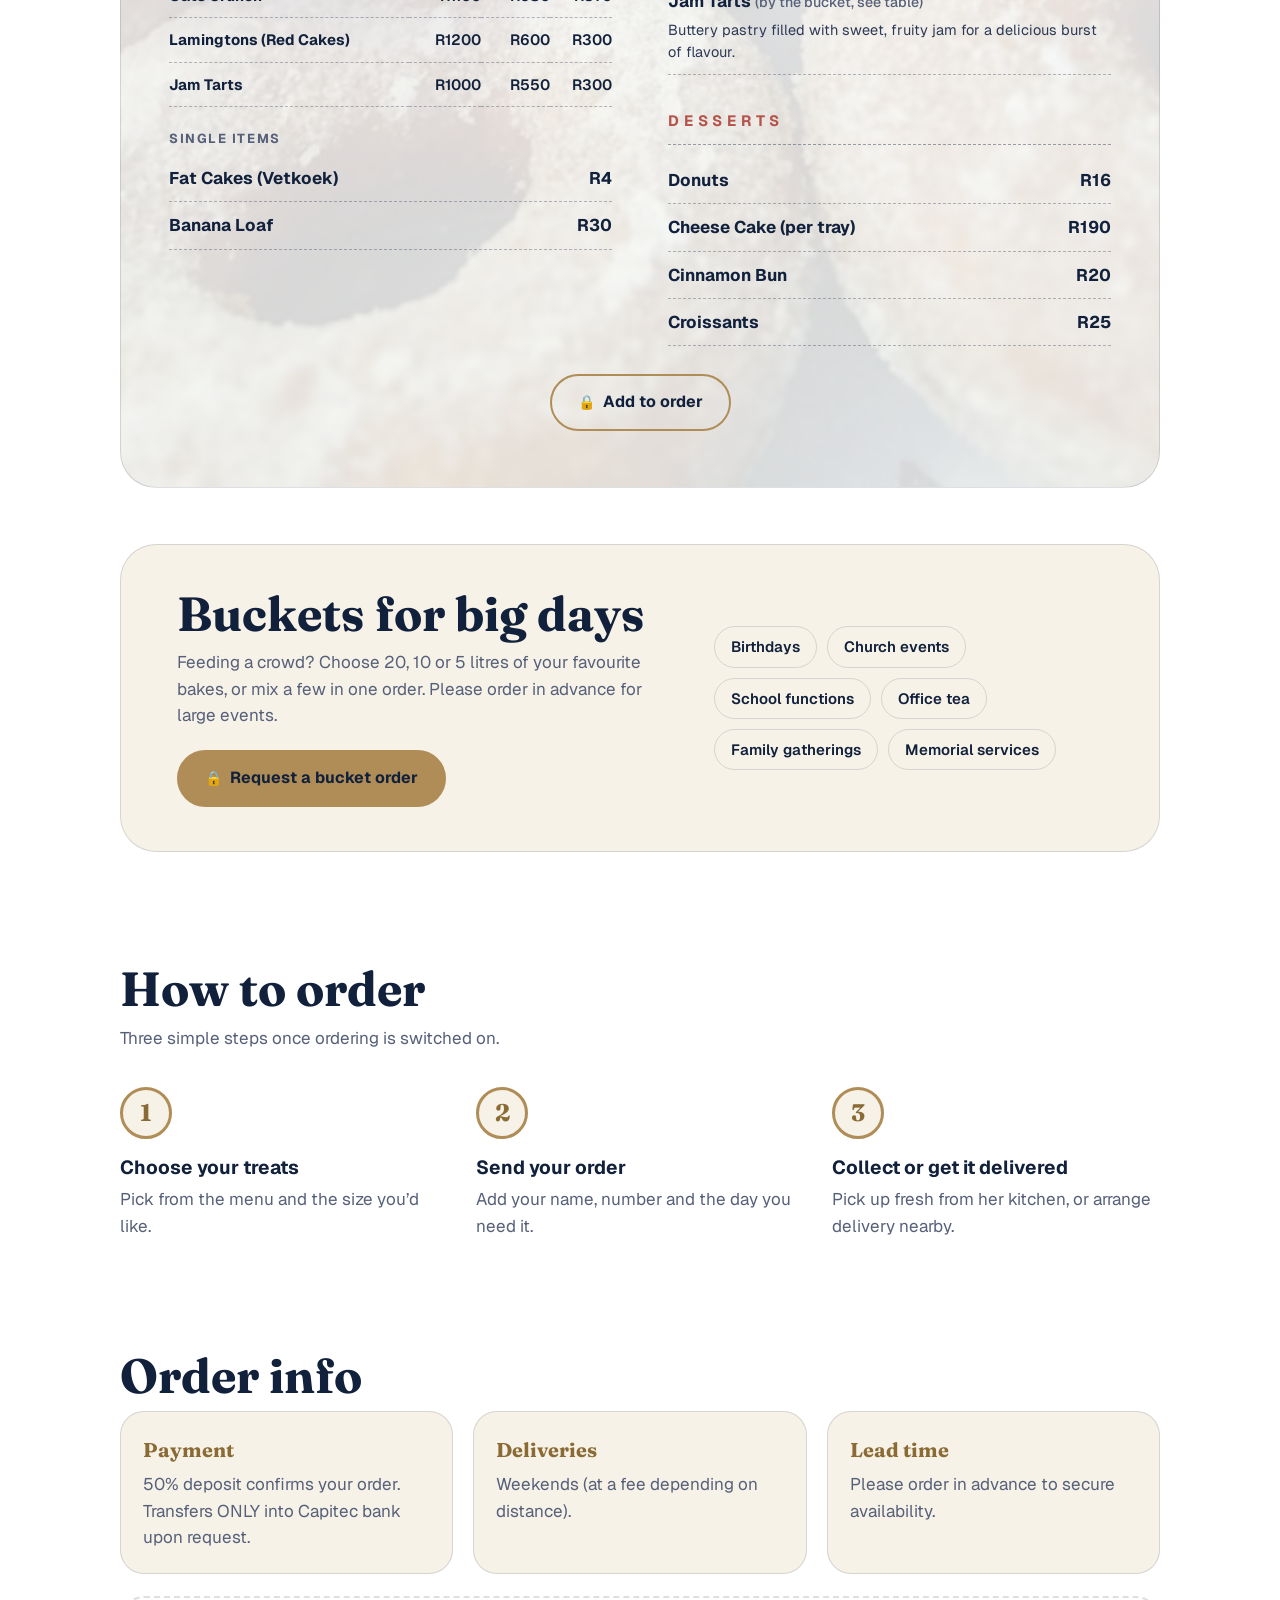
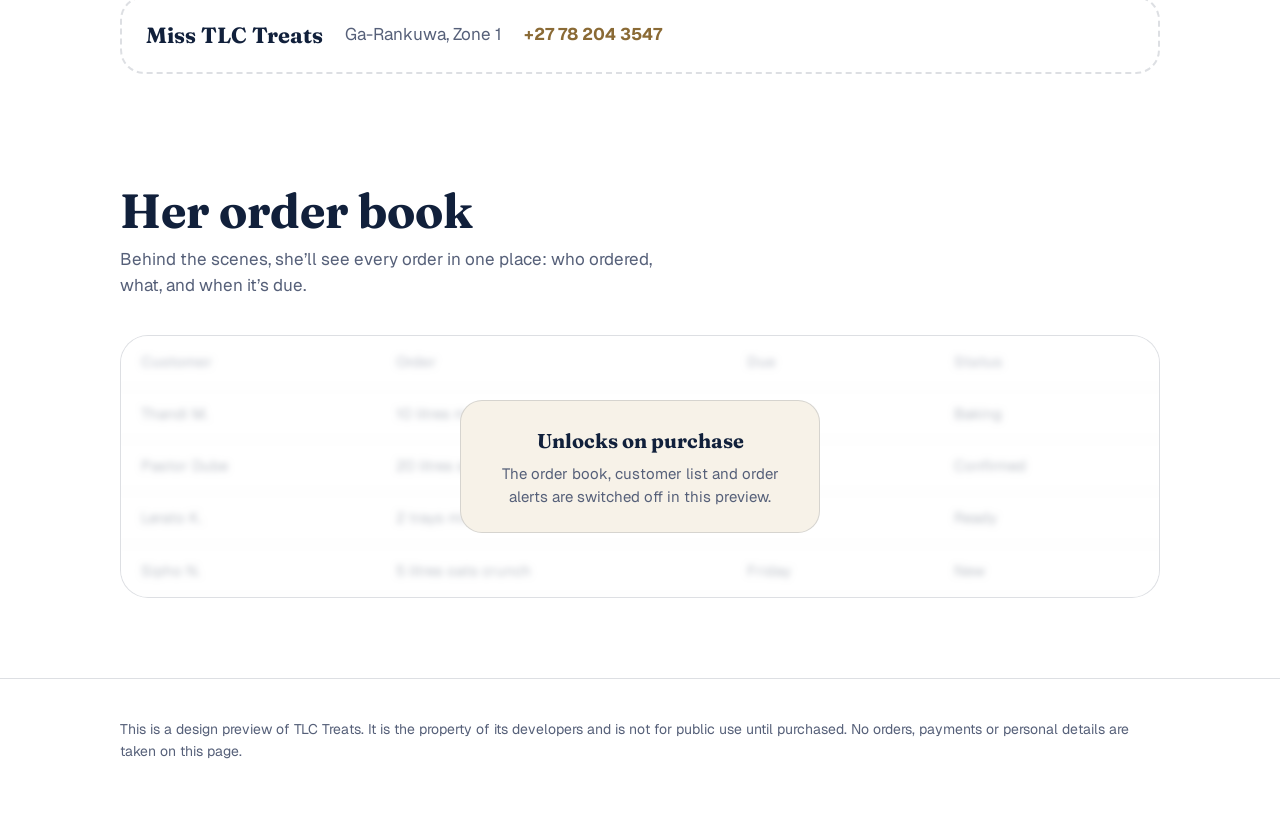
==== commit 57974e13: "Faded doughnut background behind whole menu section Co-Authored-By: Claude Sonnet 5.5 <noreply@anthr" ====
--- a/index.html
+++ b/index.html
@@ -199,6 +199,13 @@
 .contact .phone{font-weight:700;color:var(--gold2)}
 @media(max-width:820px){.feat{grid-template-columns:1fr}.bcols{grid-template-columns:1fr}}
 @media(max-width:640px){.board{padding:20px 16px}.bt th,.bt td{font-size:14px}.bh{letter-spacing:.22em}.fbody .add{width:100%;justify-content:center}}
+
+/* whole menu section sits on the faded doughnut photo */
+#menu{border-radius:36px;padding:clamp(28px,5vw,56px) clamp(18px,4vw,48px);border:1px solid var(--line);
+  background:linear-gradient(rgba(255,255,255,.80),rgba(255,255,255,.80)),url(img/sugar-doughnuts.jpg) center/cover no-repeat}
+#menu .board{background:none;border:0;border-radius:0;padding:0;overflow:visible}
+#menu .lead{color:#3d4a66}
+@media(max-width:640px){#menu{border-radius:26px;padding:26px 14px}}
 </style>
 </head>
 <body>
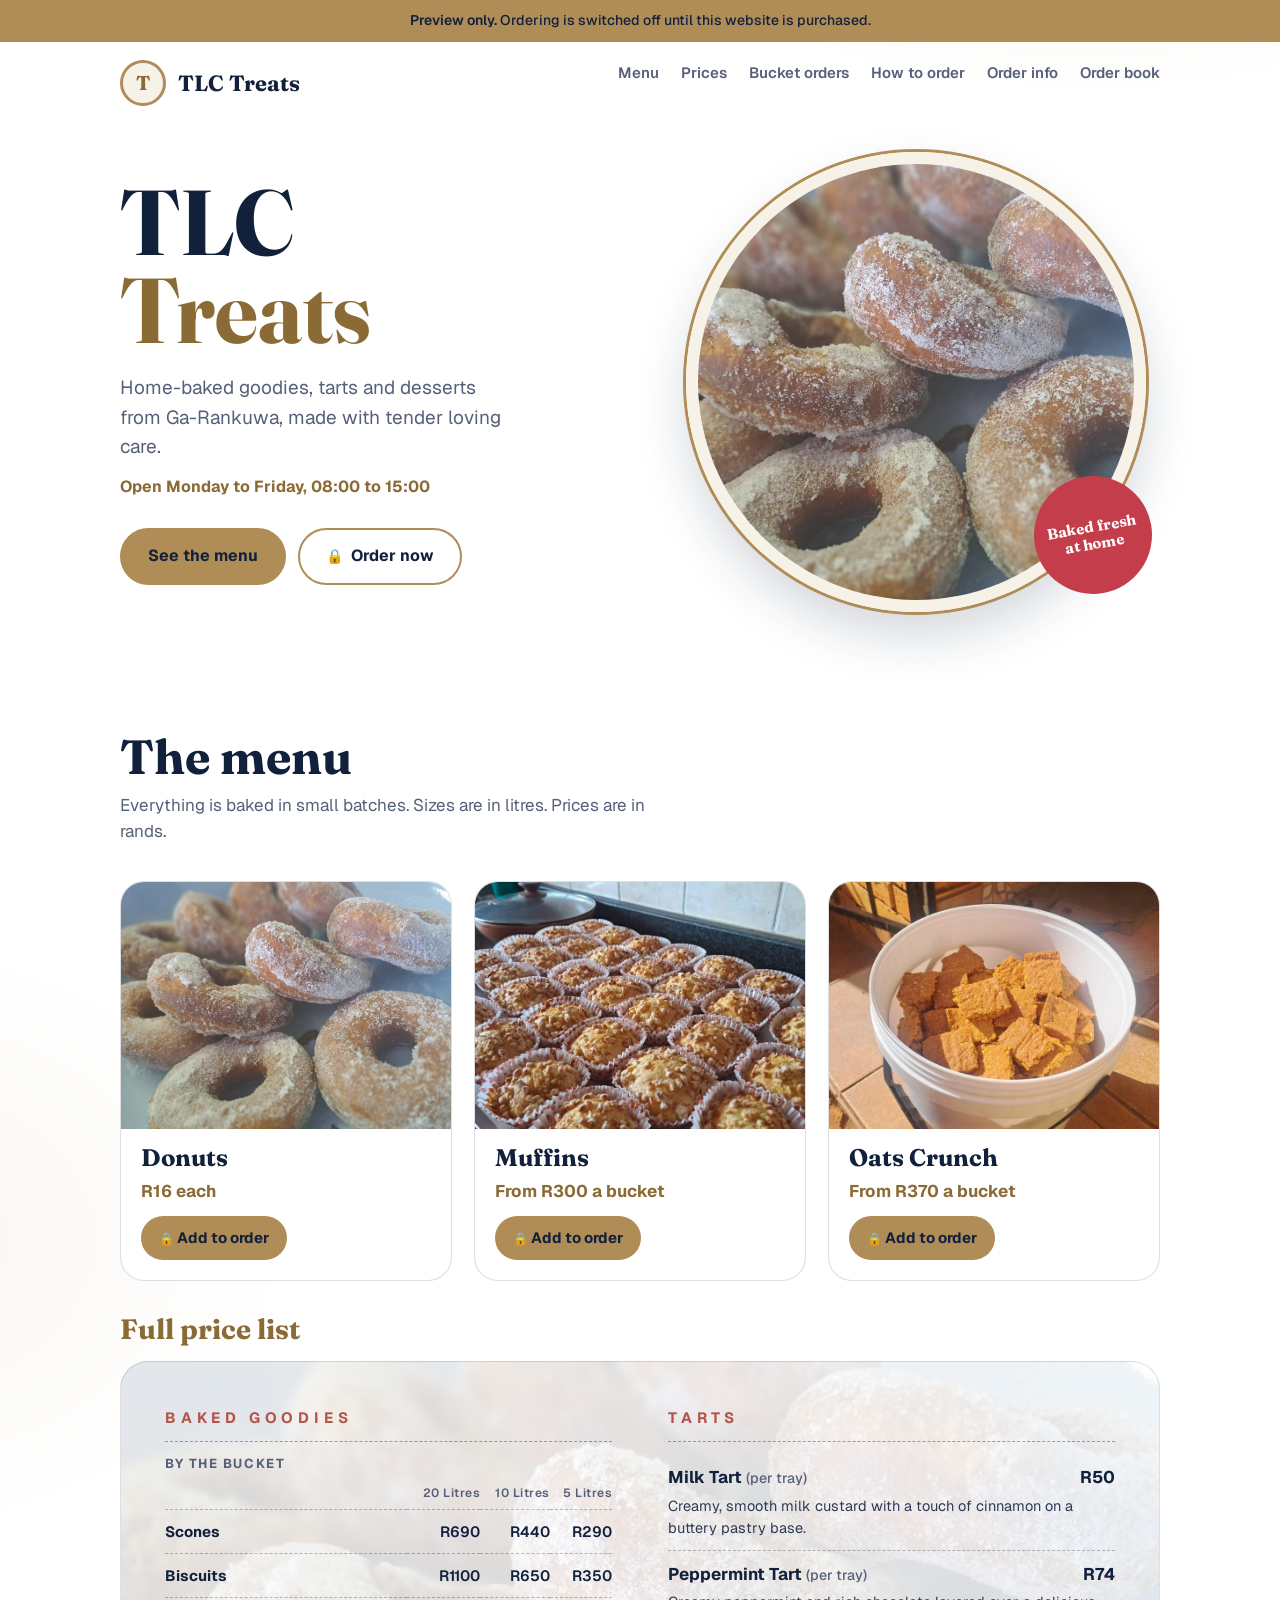
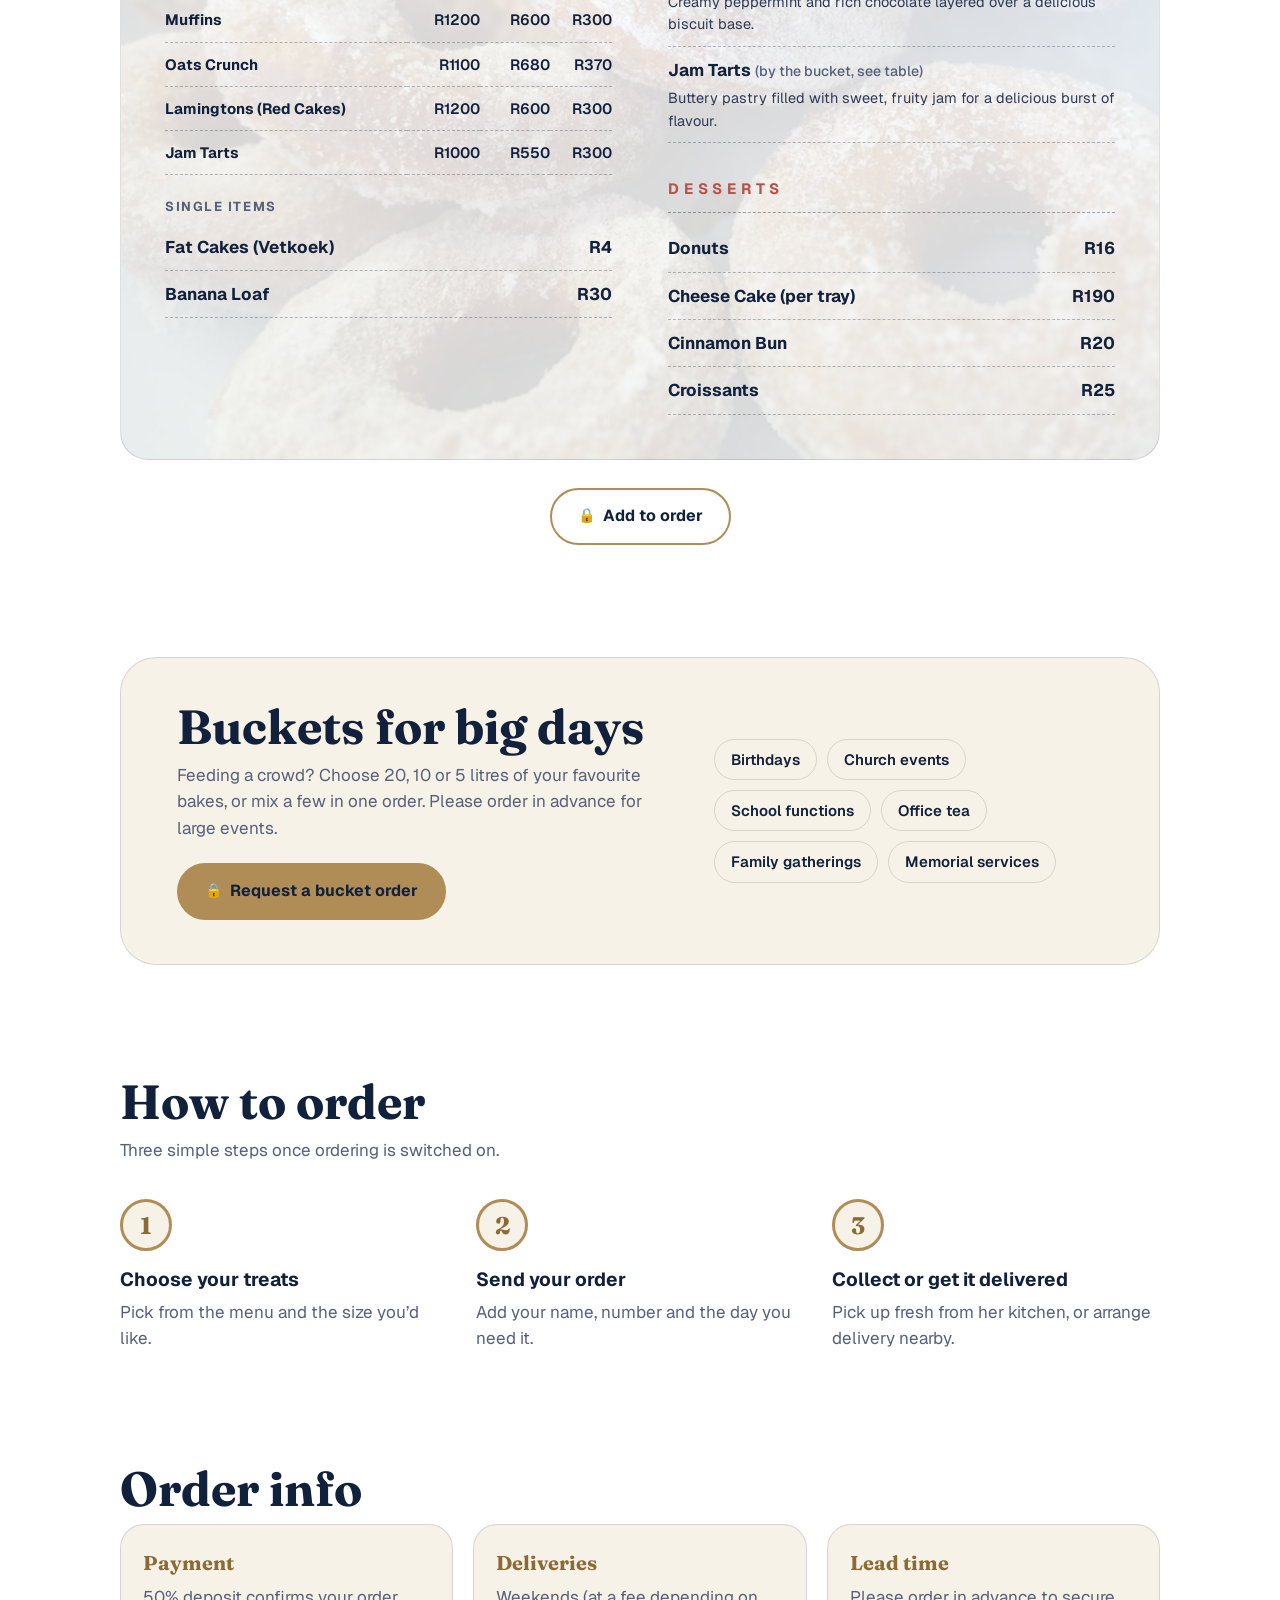
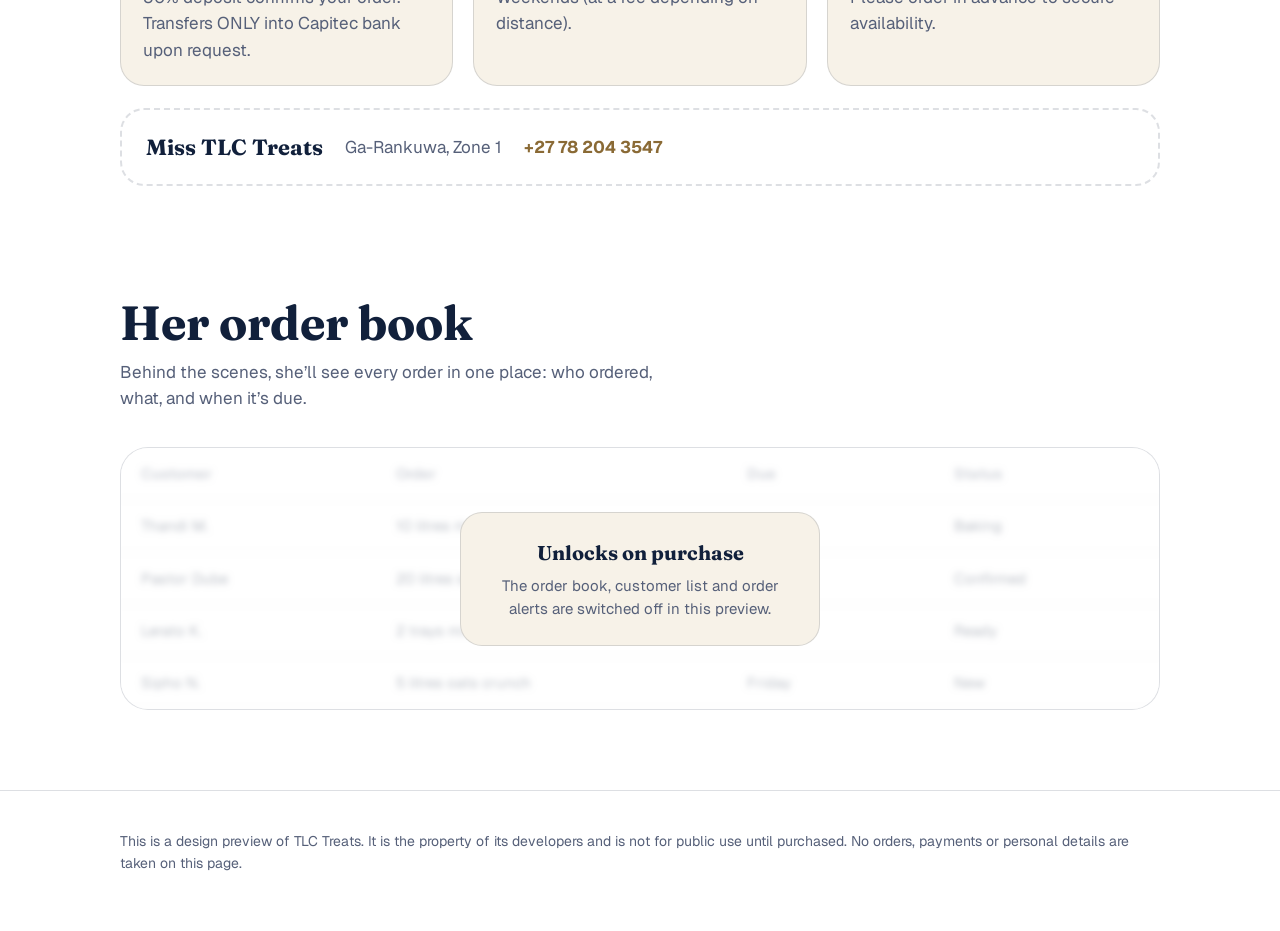
==== commit 81f0e979: "Revert "Faded doughnut background behind whole menu section" This reverts commit 57974e13b85138d5ce8" ====
--- a/index.html
+++ b/index.html
@@ -199,13 +199,6 @@
 .contact .phone{font-weight:700;color:var(--gold2)}
 @media(max-width:820px){.feat{grid-template-columns:1fr}.bcols{grid-template-columns:1fr}}
 @media(max-width:640px){.board{padding:20px 16px}.bt th,.bt td{font-size:14px}.bh{letter-spacing:.22em}.fbody .add{width:100%;justify-content:center}}
-
-/* whole menu section sits on the faded doughnut photo */
-#menu{border-radius:36px;padding:clamp(28px,5vw,56px) clamp(18px,4vw,48px);border:1px solid var(--line);
-  background:linear-gradient(rgba(255,255,255,.80),rgba(255,255,255,.80)),url(img/sugar-doughnuts.jpg) center/cover no-repeat}
-#menu .board{background:none;border:0;border-radius:0;padding:0;overflow:visible}
-#menu .lead{color:#3d4a66}
-@media(max-width:640px){#menu{border-radius:26px;padding:26px 14px}}
 </style>
 </head>
 <body>
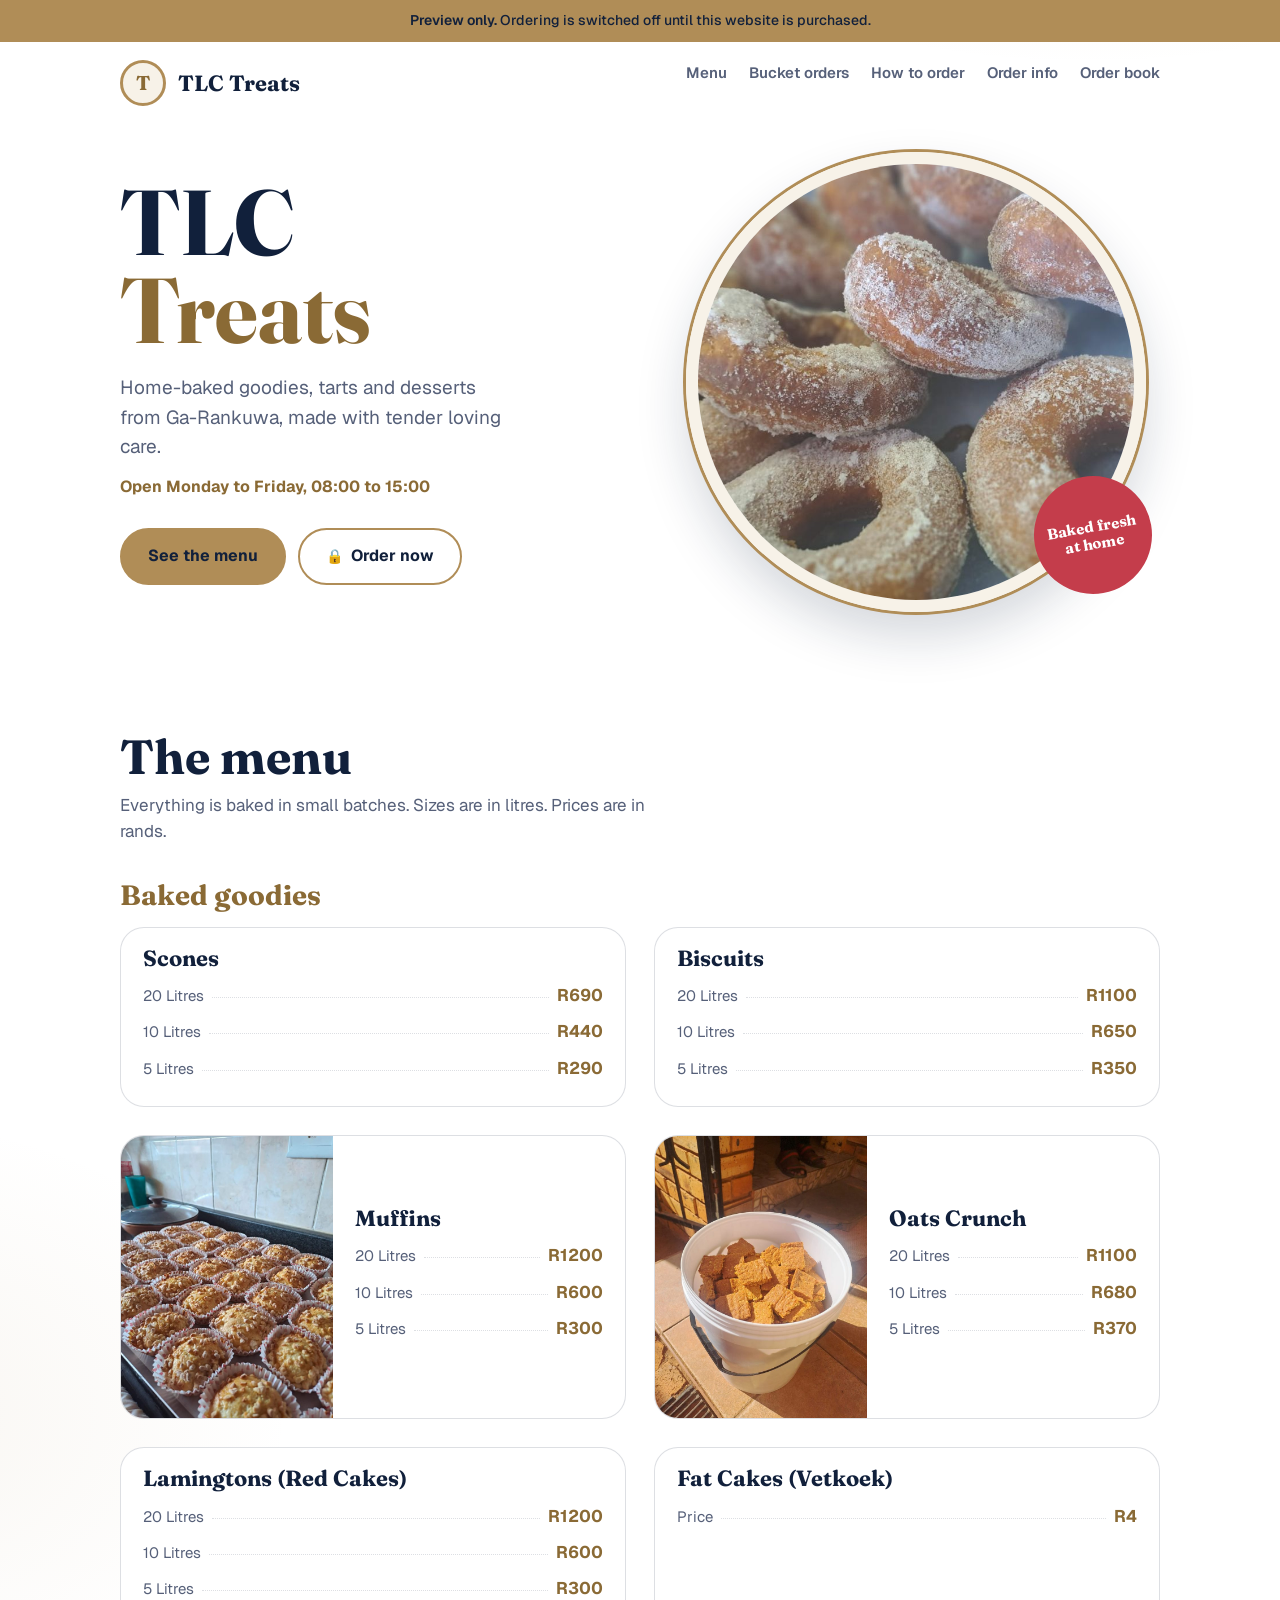
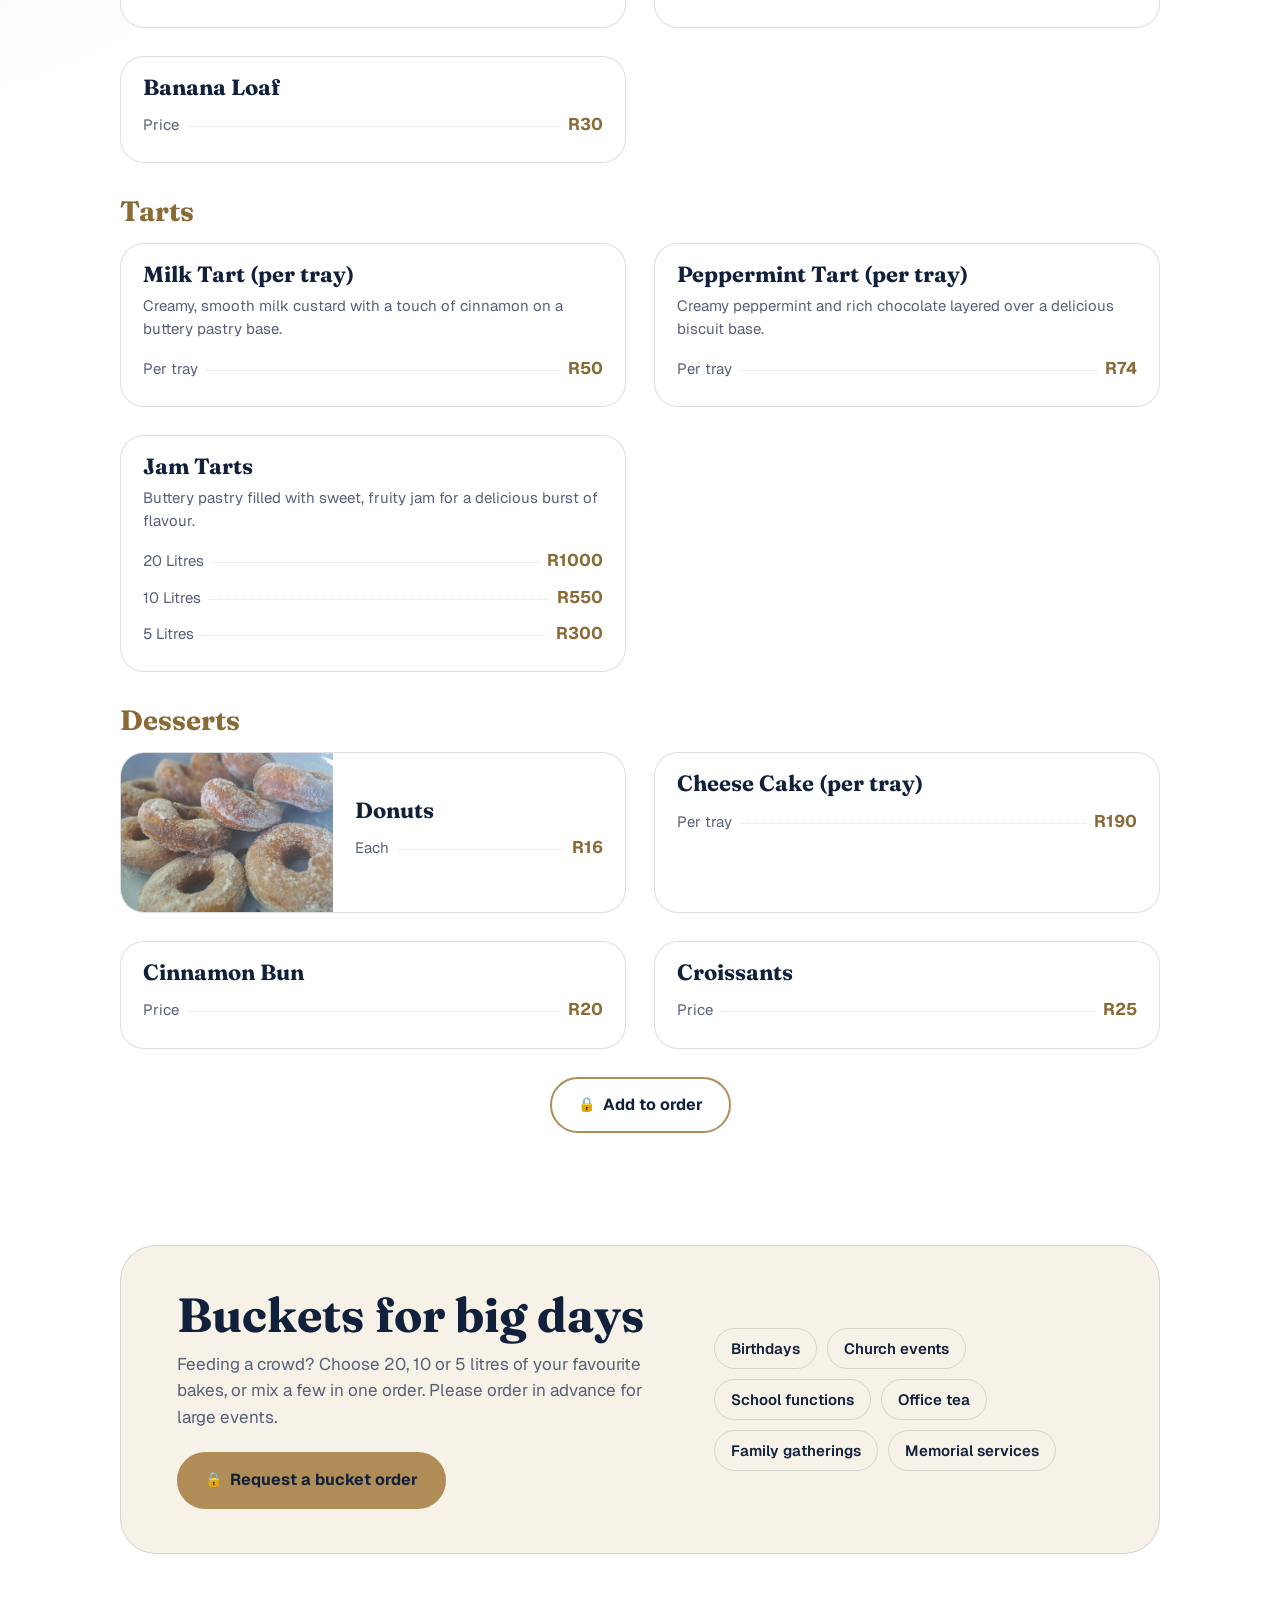
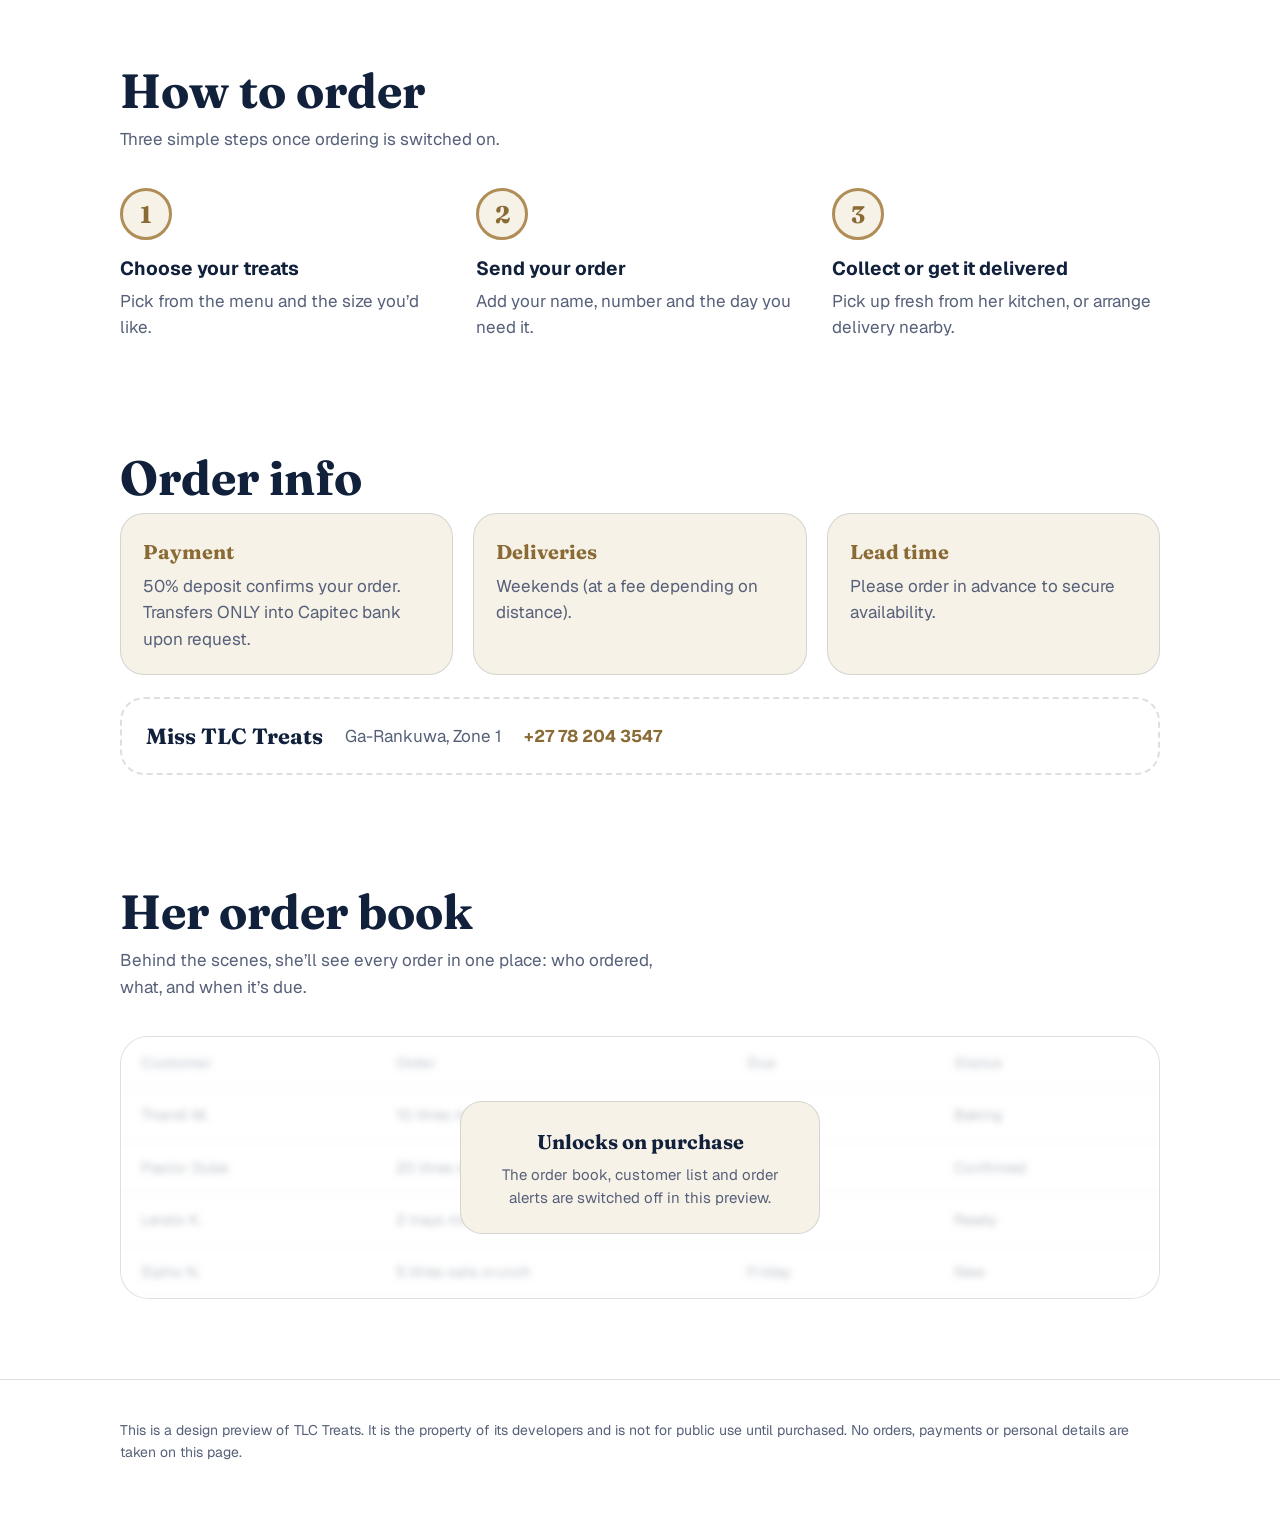
==== commit dd6bdc7a: "Menu in parts (baked goodies, tarts, desserts) with item photo beside prices Co-Authored-By: Claude " ====
--- a/index.html
+++ b/index.html
@@ -199,6 +199,16 @@
 .contact .phone{font-weight:700;color:var(--gold2)}
 @media(max-width:820px){.feat{grid-template-columns:1fr}.bcols{grid-template-columns:1fr}}
 @media(max-width:640px){.board{padding:20px 16px}.bt th,.bt td{font-size:14px}.bh{letter-spacing:.22em}.fbody .add{width:100%;justify-content:center}}
+
+/* ---------- Menu in parts, photo beside each item ---------- */
+.menu{align-items:stretch}
+.pitem.has-img{flex-direction:row}
+.pitem.has-img img{width:42%;aspect-ratio:auto;height:auto;min-height:150px;object-fit:cover;flex:none}
+.pitem.has-img .pbody{flex:1;min-width:0;align-self:center}
+@media(max-width:640px){
+  .pitem.has-img{flex-direction:column}
+  .pitem.has-img img{width:100%;aspect-ratio:16/9;min-height:0}
+}
 </style>
 </head>
 <body>
@@ -213,7 +223,6 @@
     </a>
     <div class="navlinks">
       <a href="#menu">Menu</a>
-      <a href="#price-list">Prices</a>
       <a href="#buckets">Bucket orders</a>
       <a href="#how">How to order</a>
       <a href="#info">Order info</a>
@@ -242,35 +251,16 @@
   <section id="menu">
     <h2 class="display">The menu</h2>
     <p class="lead">Everything is baked in small batches. Sizes are in litres. Prices are in rands.</p>
-    
-    <div class="feat">
-      <article class="fcard"><img src="img/sugar-doughnuts.jpg" alt="Sugar-coated donuts" loading="lazy"><div class="fbody"><h3 class="display">Donuts</h3><p class="fprice">R16 each</p><button class="add" data-demo type="button">Add to order</button></div></article>
-      <article class="fcard"><img src="img/crunch-muffins.jpg" alt="A tray of muffins with a crunchy golden topping" loading="lazy"><div class="fbody"><h3 class="display">Muffins</h3><p class="fprice">From R300 a bucket</p><button class="add" data-demo type="button">Add to order</button></div></article>
-      <article class="fcard"><img src="img/rusks.jpg" alt="A white bucket full of oats crunch squares" loading="lazy"><div class="fbody"><h3 class="display">Oats Crunch</h3><p class="fprice">From R370 a bucket</p><button class="add" data-demo type="button">Add to order</button></div></article>
-    </div>
-
-    <h3 class="cat display" id="price-list">Full price list</h3>
-    <div class="board">
-      <div class="bcols">
-        <div class="bcol">
-          <h3 class="bh">Baked goodies</h3>
-          <p class="bnote">By the bucket</p>
-          <table class="bt"><thead><tr><th scope="col"><span class="sr">Item</span></th><th scope="col">20 Litres</th><th scope="col">10 Litres</th><th scope="col">5 Litres</th></tr></thead><tbody><tr><th scope="row">Scones</th><td>R690</td><td>R440</td><td>R290</td></tr><tr><th scope="row">Biscuits</th><td>R1100</td><td>R650</td><td>R350</td></tr><tr><th scope="row">Muffins</th><td>R1200</td><td>R600</td><td>R300</td></tr><tr><th scope="row">Oats Crunch</th><td>R1100</td><td>R680</td><td>R370</td></tr><tr><th scope="row">Lamingtons (Red Cakes)</th><td>R1200</td><td>R600</td><td>R300</td></tr><tr><th scope="row">Jam Tarts</th><td>R1000</td><td>R550</td><td>R300</td></tr></tbody></table>
-          <p class="bnote" style="margin-top:22px">Single items</p>
-          <ul class="bl"><li><span>Fat Cakes (Vetkoek)</span><b>R4</b></li><li><span>Banana Loaf</span><b>R30</b></li></ul>
-        </div>
-        <div class="bcol">
-          <h3 class="bh">Tarts</h3>
-          <ul class="bl tl">
-            <li><div class="tn"><span>Milk Tart <small>(per tray)</small></span><b>R50</b></div><p>Creamy, smooth milk custard with a touch of cinnamon on a buttery pastry base.</p></li>
-            <li><div class="tn"><span>Peppermint Tart <small>(per tray)</small></span><b>R74</b></div><p>Creamy peppermint and rich chocolate layered over a delicious biscuit base.</p></li>
-            <li><div class="tn"><span>Jam Tarts <small>(by the bucket, see table)</small></span></div><p>Buttery pastry filled with sweet, fruity jam for a delicious burst of flavour.</p></li>
-          </ul>
-          <h3 class="bh" style="margin-top:34px">Desserts</h3>
-          <ul class="bl"><li><span>Donuts</span><b>R16</b></li><li><span>Cheese Cake (per tray)</span><b>R190</b></li><li><span>Cinnamon Bun</span><b>R20</b></li><li><span>Croissants</span><b>R25</b></li></ul>
-        </div>
-      </div>
-    </div>
+
+    <h3 class="cat display">Baked goodies</h3>
+    <div class="menu"><article class="pitem"><div class="pbody"><h4 class="display">Scones</h4><ul class="prices"><li><span>20 Litres</span><i></i><b>R690</b></li><li><span>10 Litres</span><i></i><b>R440</b></li><li><span>5 Litres</span><i></i><b>R290</b></li></ul></div></article><article class="pitem"><div class="pbody"><h4 class="display">Biscuits</h4><ul class="prices"><li><span>20 Litres</span><i></i><b>R1100</b></li><li><span>10 Litres</span><i></i><b>R650</b></li><li><span>5 Litres</span><i></i><b>R350</b></li></ul></div></article><article class="pitem has-img"><img src="img/crunch-muffins.jpg" alt="Tray of muffins with a crunchy golden topping" loading="lazy"><div class="pbody"><h4 class="display">Muffins</h4><ul class="prices"><li><span>20 Litres</span><i></i><b>R1200</b></li><li><span>10 Litres</span><i></i><b>R600</b></li><li><span>5 Litres</span><i></i><b>R300</b></li></ul></div></article><article class="pitem has-img"><img src="img/rusks.jpg" alt="A white bucket full of oats crunch squares" loading="lazy"><div class="pbody"><h4 class="display">Oats Crunch</h4><ul class="prices"><li><span>20 Litres</span><i></i><b>R1100</b></li><li><span>10 Litres</span><i></i><b>R680</b></li><li><span>5 Litres</span><i></i><b>R370</b></li></ul></div></article><article class="pitem"><div class="pbody"><h4 class="display">Lamingtons (Red Cakes)</h4><ul class="prices"><li><span>20 Litres</span><i></i><b>R1200</b></li><li><span>10 Litres</span><i></i><b>R600</b></li><li><span>5 Litres</span><i></i><b>R300</b></li></ul></div></article><article class="pitem"><div class="pbody"><h4 class="display">Fat Cakes (Vetkoek)</h4><ul class="prices"><li><span>Price</span><i></i><b>R4</b></li></ul></div></article><article class="pitem"><div class="pbody"><h4 class="display">Banana Loaf</h4><ul class="prices"><li><span>Price</span><i></i><b>R30</b></li></ul></div></article></div>
+
+    <h3 class="cat display" id="tarts">Tarts</h3>
+    <div class="menu"><article class="pitem"><div class="pbody"><h4 class="display">Milk Tart (per tray)</h4><p>Creamy, smooth milk custard with a touch of cinnamon on a buttery pastry base.</p><ul class="prices"><li><span>Per tray</span><i></i><b>R50</b></li></ul></div></article><article class="pitem"><div class="pbody"><h4 class="display">Peppermint Tart (per tray)</h4><p>Creamy peppermint and rich chocolate layered over a delicious biscuit base.</p><ul class="prices"><li><span>Per tray</span><i></i><b>R74</b></li></ul></div></article><article class="pitem"><div class="pbody"><h4 class="display">Jam Tarts</h4><p>Buttery pastry filled with sweet, fruity jam for a delicious burst of flavour.</p><ul class="prices"><li><span>20 Litres</span><i></i><b>R1000</b></li><li><span>10 Litres</span><i></i><b>R550</b></li><li><span>5 Litres</span><i></i><b>R300</b></li></ul></div></article></div>
+
+    <h3 class="cat display">Desserts</h3>
+    <div class="menu"><article class="pitem has-img"><img src="img/sugar-doughnuts.jpg" alt="Sugar-coated donuts" loading="lazy"><div class="pbody"><h4 class="display">Donuts</h4><ul class="prices"><li><span>Each</span><i></i><b>R16</b></li></ul></div></article><article class="pitem"><div class="pbody"><h4 class="display">Cheese Cake (per tray)</h4><ul class="prices"><li><span>Per tray</span><i></i><b>R190</b></li></ul></div></article><article class="pitem"><div class="pbody"><h4 class="display">Cinnamon Bun</h4><ul class="prices"><li><span>Price</span><i></i><b>R20</b></li></ul></div></article><article class="pitem"><div class="pbody"><h4 class="display">Croissants</h4><ul class="prices"><li><span>Price</span><i></i><b>R25</b></li></ul></div></article></div>
+
     <p class="order-note"><button class="btn locked" data-demo type="button">Add to order</button></p>
   </section>
 
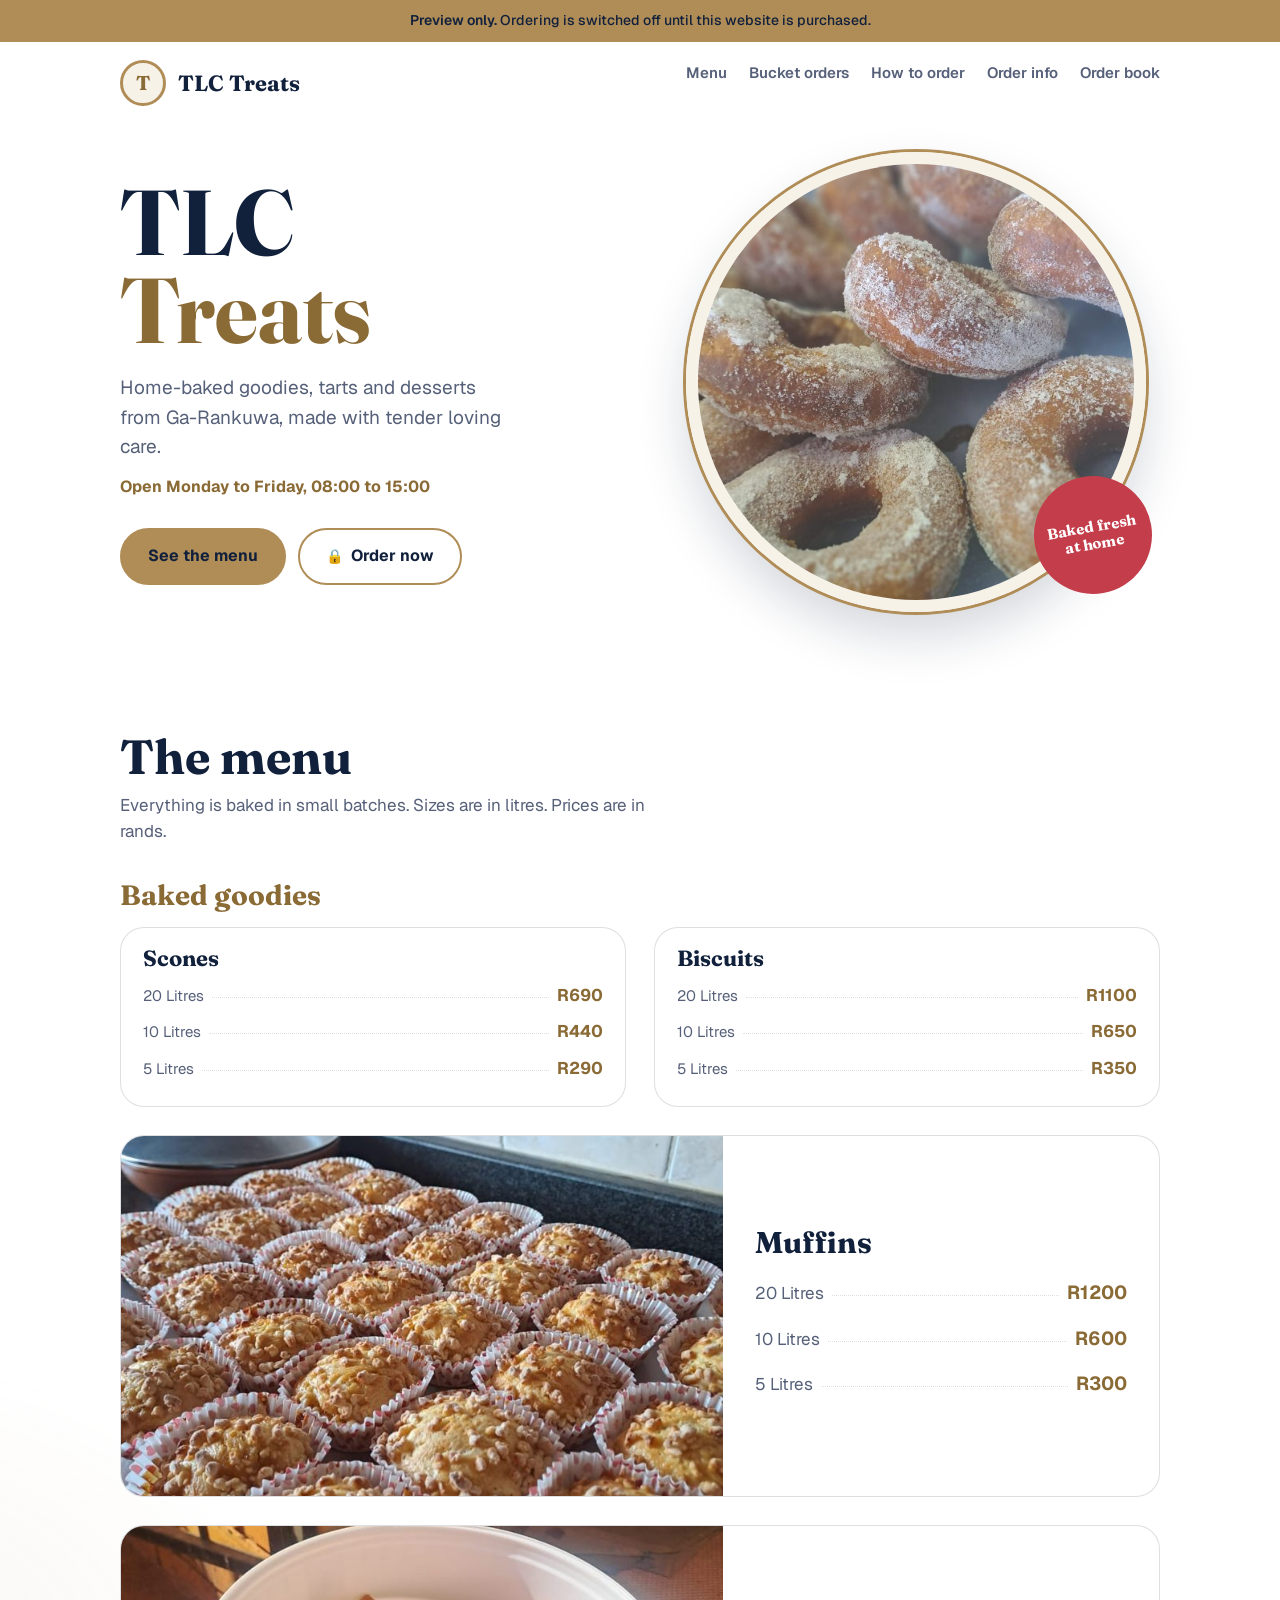
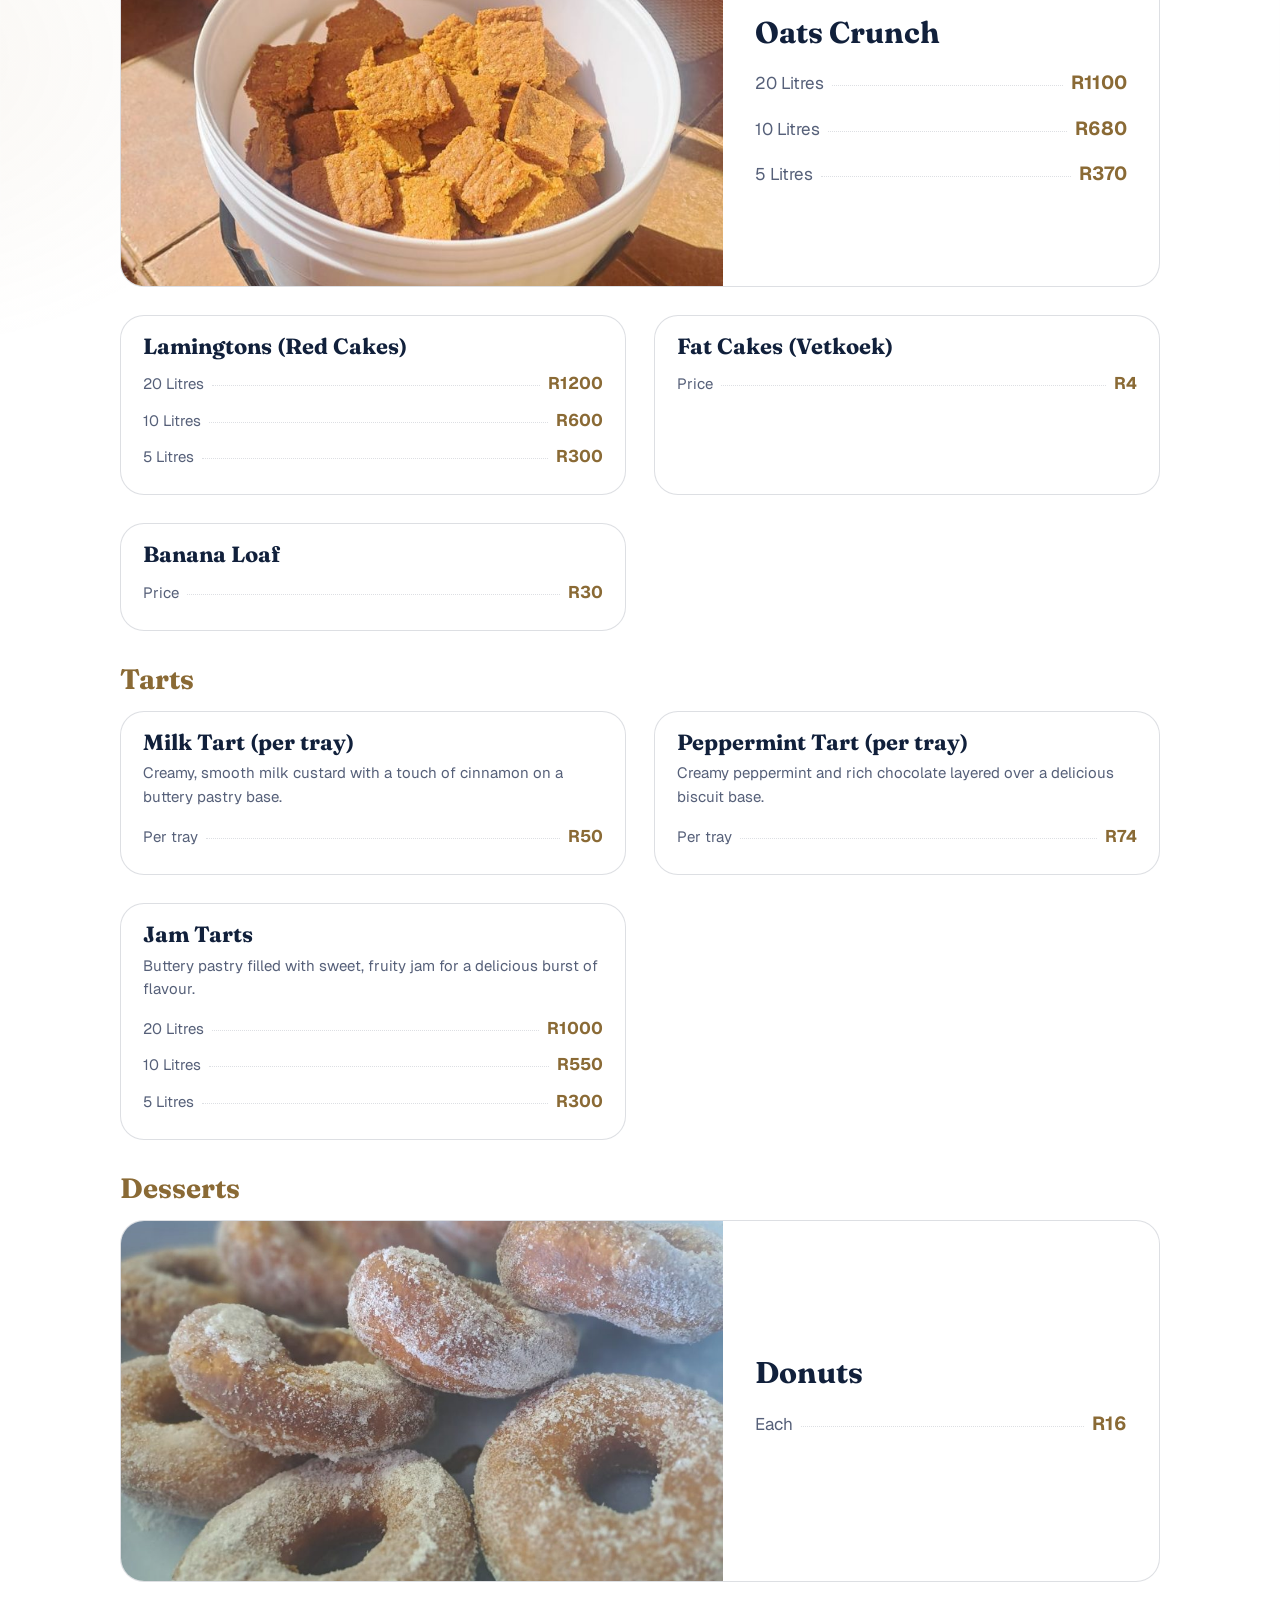
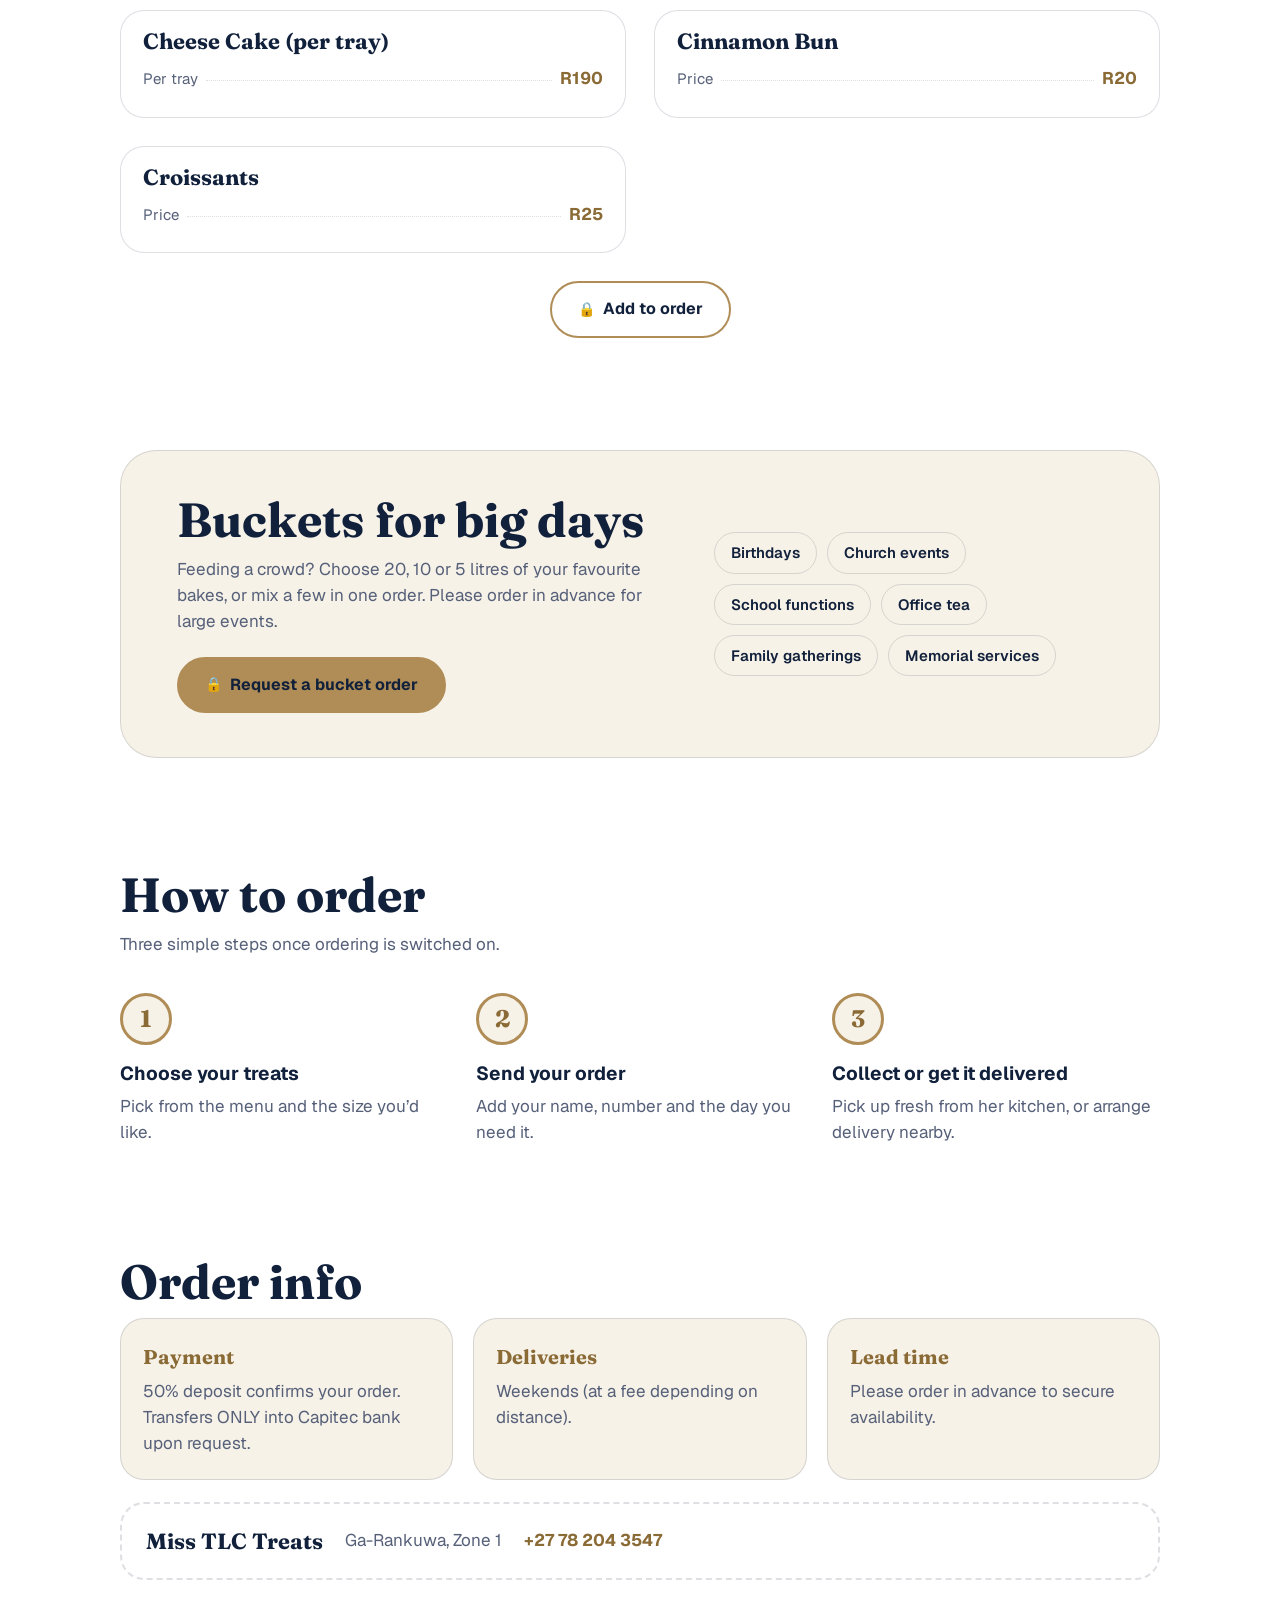
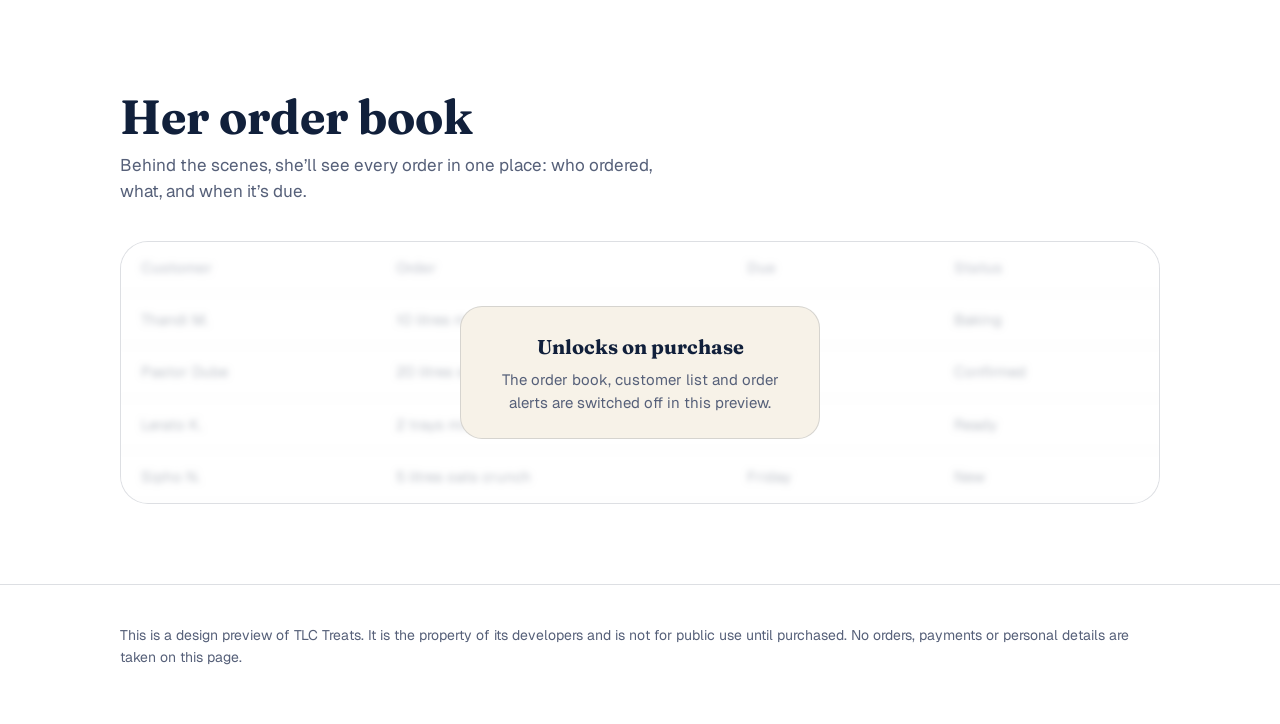
==== commit dce1fc64: "Bigger item photos with menu beside them Co-Authored-By: Claude Sonnet 5.5 <noreply@anthropic.com>" ====
--- a/index.html
+++ b/index.html
@@ -209,6 +209,28 @@
   .pitem.has-img{flex-direction:column}
   .pitem.has-img img{width:100%;aspect-ratio:16/9;min-height:0}
 }
+
+/* ---------- Bigger photos, menu squeezed beside them ---------- */
+.menu .pitem.has-img{grid-column:1/-1}
+.pitem.has-img img{width:62%;min-height:320px}
+.pitem.has-img .pbody{padding:16px 22px}
+@media(max-width:900px){.pitem.has-img img{width:55%;min-height:260px}}
+@media(max-width:640px){.pitem.has-img img{width:100%;min-height:0;aspect-ratio:4/3}}
+
+/* ---------- tidy: capped photo height, roomier text beside it ---------- */
+.pitem.has-img img{width:58%;height:360px;min-height:0;aspect-ratio:auto;object-position:center}
+.pitem.has-img .pbody{padding:24px 32px}
+.pitem.has-img .pbody h4{font-size:30px;margin-bottom:10px}
+.pitem.has-img .prices li{font-size:17px;padding:8px 0}
+.pitem.has-img .prices li b{font-size:19px}
+@media(max-width:900px){.pitem.has-img img{width:52%;height:300px}.pitem.has-img .pbody{padding:18px 20px}.pitem.has-img .pbody h4{font-size:26px}}
+@media(max-width:640px){
+  .pitem.has-img img{width:100%;height:auto;aspect-ratio:4/3}
+  .pitem.has-img .pbody{align-self:stretch;padding:16px 18px 18px}
+  .pitem.has-img .pbody h4{font-size:24px}
+  .pitem.has-img .prices li{font-size:15px;padding:5px 0}
+  .pitem.has-img .prices li b{font-size:17px}
+}
 </style>
 </head>
 <body>
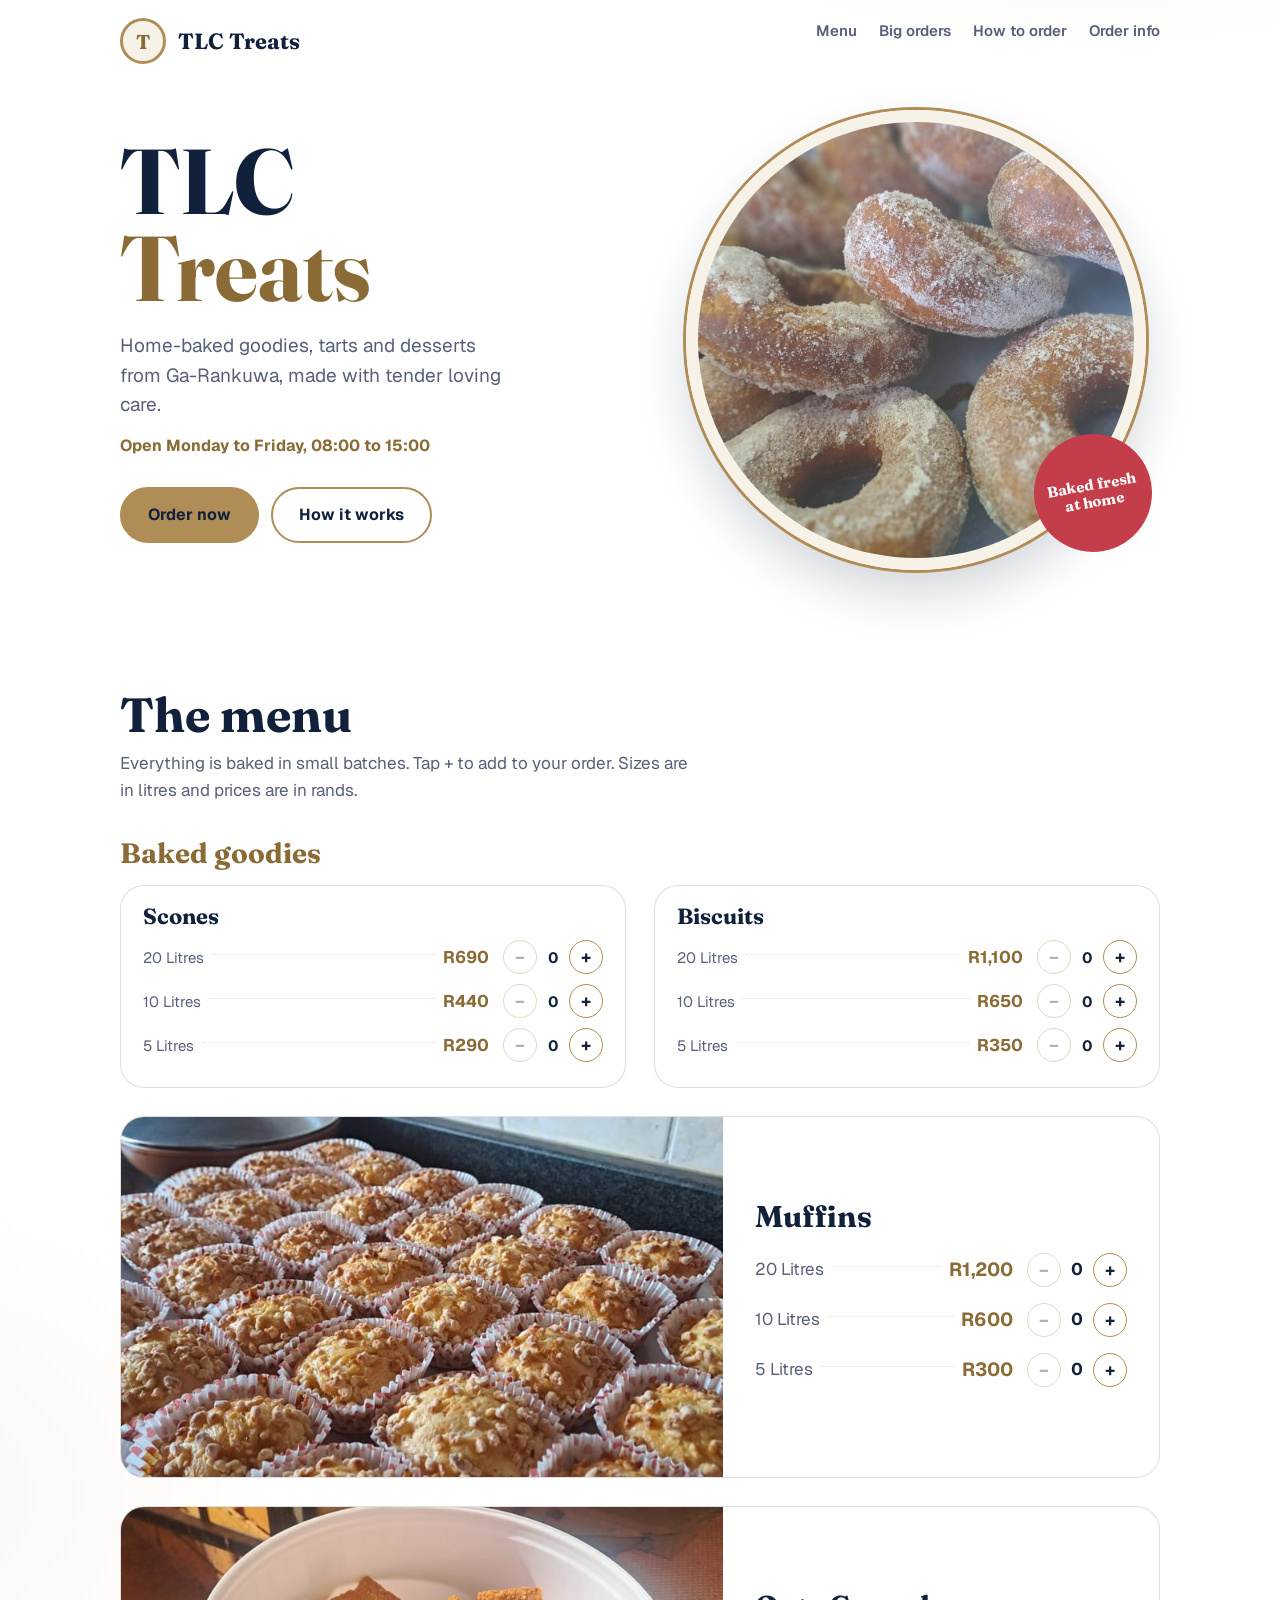
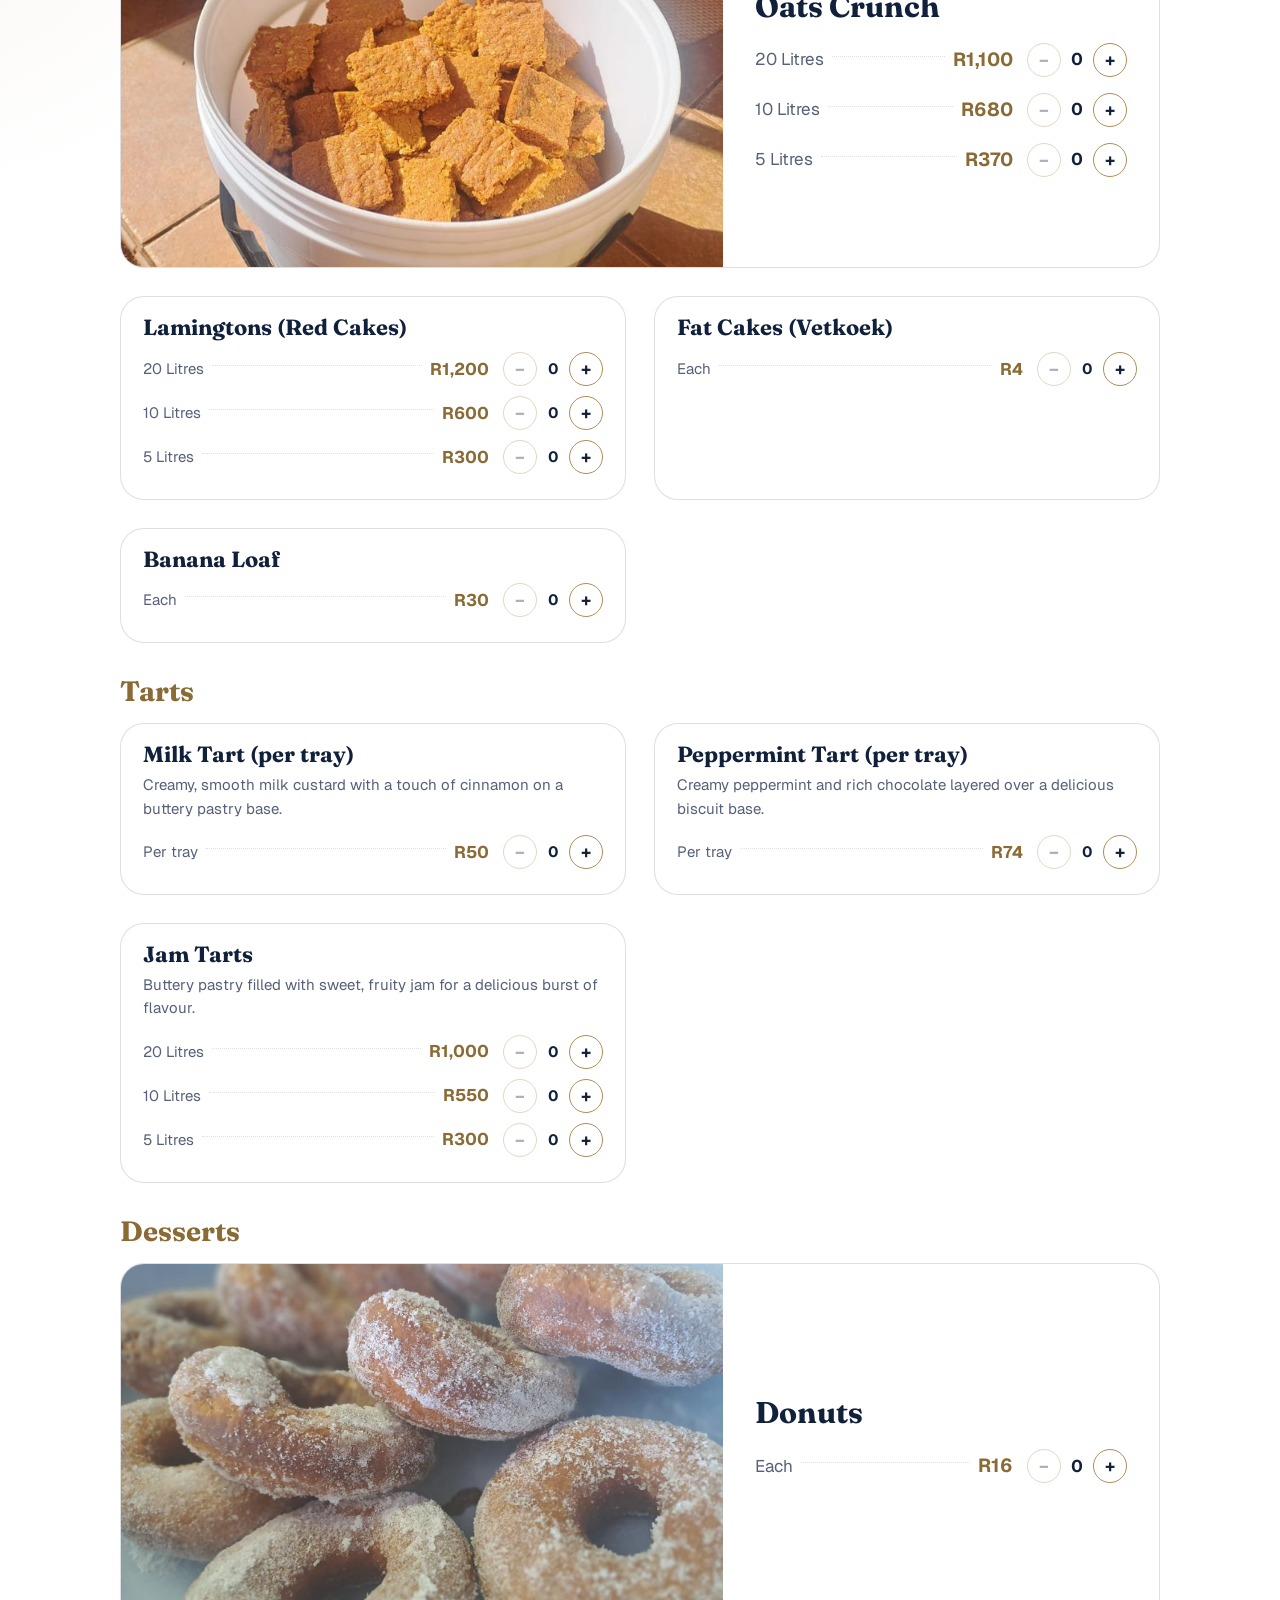
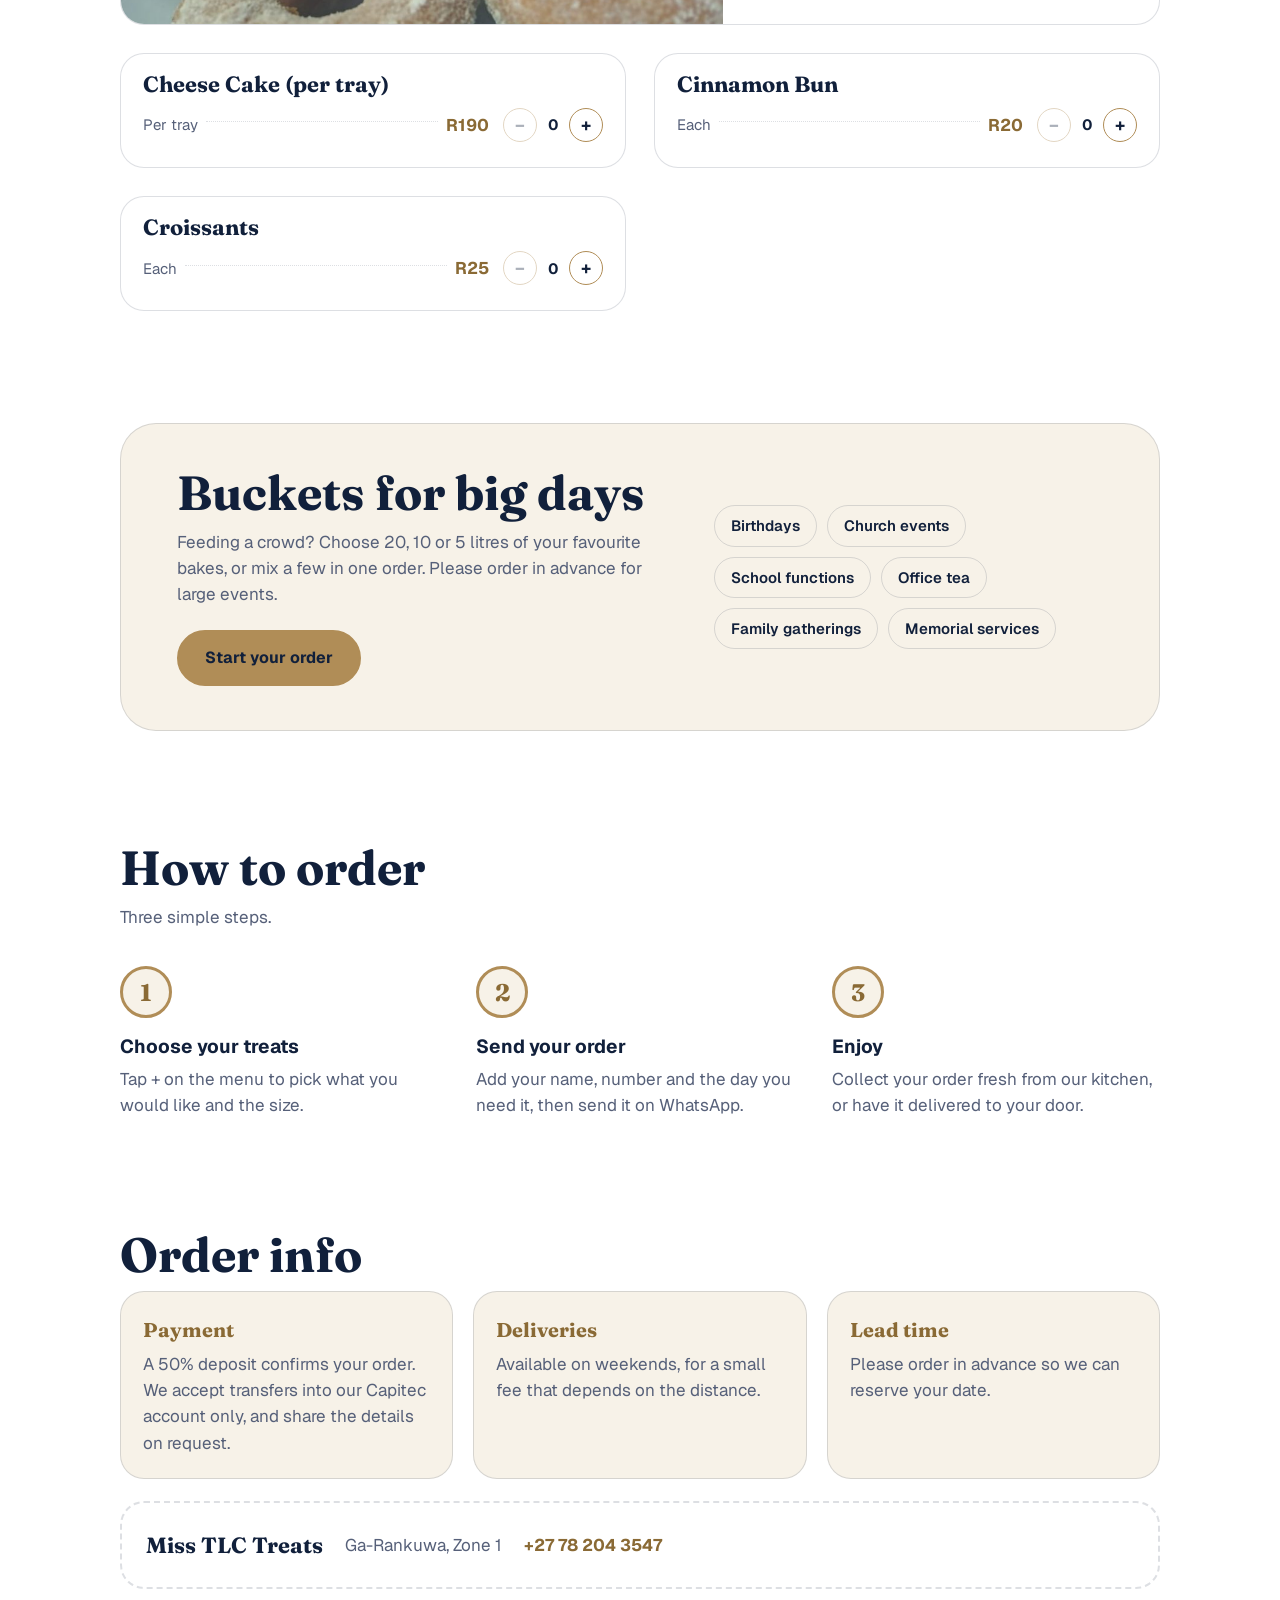
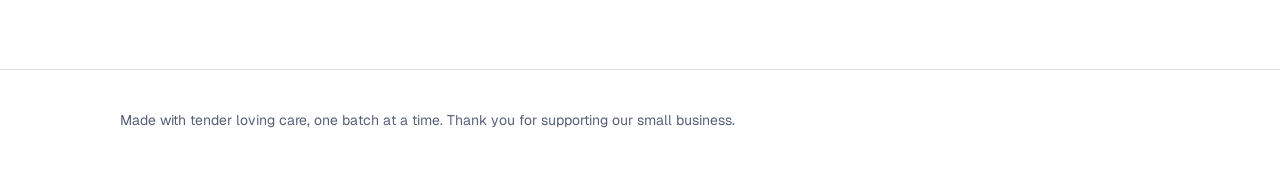
==== commit 8313cbf9: "Working ordering site + owner app (orders, baking list, favourites, margins); WhatsApp ordering; Fir" ====
--- a/index.html
+++ b/index.html
@@ -4,8 +4,11 @@
 <meta charset="utf-8">
 <meta name="viewport" content="width=device-width, initial-scale=1">
 <meta name="robots" content="noindex, nofollow">
-<title>TLC Treats · Preview</title>
-<meta name="description" content="Design preview of TLC Treats. Ordering is switched off.">
+<title>TLC Treats | Home-baked goodies in Ga-Rankuwa</title>
+<meta name="description" content="Order home-baked scones, muffins, tarts and desserts from TLC Treats in Ga-Rankuwa, Zone 1. Open Monday to Friday, 08:00 to 15:00.">
+<link rel="manifest" href="manifest.json">
+<meta name="theme-color" content="#b08d57">
+<link rel="apple-touch-icon" href="img/icon-192.png">
 <link rel="preconnect" href="https://fonts.googleapis.com">
 <link rel="stylesheet" href="https://fonts.googleapis.com/css2?family=Fraunces:opsz,wght@9..144,600;9..144,700&family=Geist:wght@400;500;600;700&display=swap">
 <style>
@@ -231,11 +234,54 @@
   .pitem.has-img .prices li{font-size:15px;padding:5px 0}
   .pitem.has-img .prices li b{font-size:17px}
 }
+
+[hidden]{display:none!important}
+/* ---------- Ordering ---------- */
+.prices li{align-items:center}
+.qty{display:inline-flex;align-items:center;gap:4px;margin-left:6px;flex:none}
+.qty button{width:34px;height:34px;border-radius:50%;border:1.5px solid var(--gold);background:#fff;color:var(--navy);font:700 18px/1 Geist,sans-serif;cursor:pointer;padding:0}
+.qty button:active{background:var(--gold);color:#fff}
+.qty button[disabled]{opacity:.35;cursor:default}
+.qty output{min-width:24px;text-align:center;font-weight:700;color:var(--navy)}
+.pitem.has-qty{border-color:var(--gold);box-shadow:0 0 0 1px var(--gold) inset}
+#cartbar{position:fixed;left:0;right:0;bottom:0;z-index:20;padding:10px max(16px,env(safe-area-inset-left)) max(10px,env(safe-area-inset-bottom));
+  background:rgba(255,255,255,.96);backdrop-filter:blur(10px);border-top:1px solid var(--line);display:none}
+#cartbar.show{display:block}
+#cartbar .in{max-width:1080px;margin:0 auto;display:flex;align-items:center;justify-content:space-between;gap:12px}
+#cartbar .sum{font-weight:700;color:var(--navy)}#cartbar .sum small{display:block;font-weight:500;color:var(--muted)}
+body.has-cart{padding-bottom:84px}
+dialog.big{max-width:560px;max-height:92vh;overflow:auto;padding:26px}
+dialog h3.display{font-size:26px}
+.lines{list-style:none;margin:0 0 12px;padding:0}
+.lines li{display:flex;justify-content:space-between;gap:12px;padding:8px 0;border-bottom:1.5px dashed var(--line);font-size:15px}
+.lines li span small{display:block;color:var(--muted)}
+.totals{display:grid;gap:4px;margin:0 0 18px;font-weight:600}
+.totals div{display:flex;justify-content:space-between}
+.totals .dep{color:var(--gold2)}
+form.co{display:grid;gap:14px}
+form.co label{display:grid;gap:5px;font-weight:600;font-size:14px;color:var(--navy)}
+form.co input,form.co textarea,form.co select{font:inherit;font-size:16px;padding:12px;border:1.5px solid var(--line);border-radius:12px;background:#fff;color:var(--navy);width:100%}
+form.co input:focus,form.co textarea:focus{outline:3px solid var(--gold2);outline-offset:1px}
+fieldset{border:0;margin:0;padding:0;display:grid;gap:8px}
+legend{font-weight:700;font-size:14px;margin-bottom:6px;color:var(--navy);padding:0}
+.choice{display:flex;gap:12px;align-items:flex-start;border:1.5px solid var(--line);border-radius:14px;padding:12px 14px;cursor:pointer;font-weight:600}
+.choice input{width:20px;height:20px;margin-top:2px;accent-color:#8a6a35;flex:none}
+.choice small{display:block;font-weight:400;color:var(--muted)}
+.choice:has(input:checked){border-color:var(--gold);background:var(--bg2)}
+.err{color:#b3261e;font-weight:600;margin:0;font-size:14px}
+.hint{color:var(--muted);font-size:13px;margin:0}
+.dlgbtns{display:grid;gap:10px;margin-top:6px}
+.dlgbtns .btn{justify-content:center;width:100%}
+.btn.wa{background:#1f8f4a;border-color:#1f8f4a;color:#fff}
+.btn.ghost{background:transparent}
+.ordno{font-family:Fraunces,serif;font-size:28px;color:var(--gold2);margin:4px 0 10px}
+.note{background:var(--bg2);border-radius:14px;padding:12px 14px;font-size:14px;color:var(--navy);margin:0 0 14px}
+.warn{background:#fff4e5;color:#7a4b00}
+.contact a{color:var(--gold2);font-weight:700;text-decoration:none;display:inline-flex;align-items:center;min-height:44px}
+@media(max-width:640px){.qty button{width:38px;height:38px}.prices li{flex-wrap:wrap}.prices li i{display:none}.prices li span{flex:1}}
 </style>
 </head>
 <body>
-
-<div class="demo-bar" role="note">Preview only. <span>Ordering is switched off until this website is purchased.</span></div>
 
 <div class="wrap">
   <nav>
@@ -245,10 +291,9 @@
     </a>
     <div class="navlinks">
       <a href="#menu">Menu</a>
-      <a href="#buckets">Bucket orders</a>
+      <a href="#buckets">Big orders</a>
       <a href="#how">How to order</a>
       <a href="#info">Order info</a>
-      <a href="#orders">Order book</a>
     </div>
   </nav>
 
@@ -258,12 +303,12 @@
       <p>Home-baked goodies, tarts and desserts from Ga-Rankuwa, made with tender loving care.</p>
       <p class="hours">Open Monday to Friday, 08:00 to 15:00</p>
       <div class="btns">
-        <a class="btn solid" href="#menu">See the menu</a>
-        <button class="btn locked" data-demo type="button">Order now</button>
+        <a class="btn solid" href="#menu">Order now</a>
+        <a class="btn" href="#how">How it works</a>
       </div>
     </div>
     <div class="bucket-photo">
-      <img src="img/sugar-doughnuts.jpg" alt="A plate of sugar-coated doughnuts">
+      <img src="img/sugar-doughnuts.jpg" alt="A plate of sugar-coated donuts">
       <div class="stamp display">Baked fresh at home</div>
     </div>
   </header>
@@ -272,18 +317,8 @@
 <main class="wrap">
   <section id="menu">
     <h2 class="display">The menu</h2>
-    <p class="lead">Everything is baked in small batches. Sizes are in litres. Prices are in rands.</p>
-
-    <h3 class="cat display">Baked goodies</h3>
-    <div class="menu"><article class="pitem"><div class="pbody"><h4 class="display">Scones</h4><ul class="prices"><li><span>20 Litres</span><i></i><b>R690</b></li><li><span>10 Litres</span><i></i><b>R440</b></li><li><span>5 Litres</span><i></i><b>R290</b></li></ul></div></article><article class="pitem"><div class="pbody"><h4 class="display">Biscuits</h4><ul class="prices"><li><span>20 Litres</span><i></i><b>R1100</b></li><li><span>10 Litres</span><i></i><b>R650</b></li><li><span>5 Litres</span><i></i><b>R350</b></li></ul></div></article><article class="pitem has-img"><img src="img/crunch-muffins.jpg" alt="Tray of muffins with a crunchy golden topping" loading="lazy"><div class="pbody"><h4 class="display">Muffins</h4><ul class="prices"><li><span>20 Litres</span><i></i><b>R1200</b></li><li><span>10 Litres</span><i></i><b>R600</b></li><li><span>5 Litres</span><i></i><b>R300</b></li></ul></div></article><article class="pitem has-img"><img src="img/rusks.jpg" alt="A white bucket full of oats crunch squares" loading="lazy"><div class="pbody"><h4 class="display">Oats Crunch</h4><ul class="prices"><li><span>20 Litres</span><i></i><b>R1100</b></li><li><span>10 Litres</span><i></i><b>R680</b></li><li><span>5 Litres</span><i></i><b>R370</b></li></ul></div></article><article class="pitem"><div class="pbody"><h4 class="display">Lamingtons (Red Cakes)</h4><ul class="prices"><li><span>20 Litres</span><i></i><b>R1200</b></li><li><span>10 Litres</span><i></i><b>R600</b></li><li><span>5 Litres</span><i></i><b>R300</b></li></ul></div></article><article class="pitem"><div class="pbody"><h4 class="display">Fat Cakes (Vetkoek)</h4><ul class="prices"><li><span>Price</span><i></i><b>R4</b></li></ul></div></article><article class="pitem"><div class="pbody"><h4 class="display">Banana Loaf</h4><ul class="prices"><li><span>Price</span><i></i><b>R30</b></li></ul></div></article></div>
-
-    <h3 class="cat display" id="tarts">Tarts</h3>
-    <div class="menu"><article class="pitem"><div class="pbody"><h4 class="display">Milk Tart (per tray)</h4><p>Creamy, smooth milk custard with a touch of cinnamon on a buttery pastry base.</p><ul class="prices"><li><span>Per tray</span><i></i><b>R50</b></li></ul></div></article><article class="pitem"><div class="pbody"><h4 class="display">Peppermint Tart (per tray)</h4><p>Creamy peppermint and rich chocolate layered over a delicious biscuit base.</p><ul class="prices"><li><span>Per tray</span><i></i><b>R74</b></li></ul></div></article><article class="pitem"><div class="pbody"><h4 class="display">Jam Tarts</h4><p>Buttery pastry filled with sweet, fruity jam for a delicious burst of flavour.</p><ul class="prices"><li><span>20 Litres</span><i></i><b>R1000</b></li><li><span>10 Litres</span><i></i><b>R550</b></li><li><span>5 Litres</span><i></i><b>R300</b></li></ul></div></article></div>
-
-    <h3 class="cat display">Desserts</h3>
-    <div class="menu"><article class="pitem has-img"><img src="img/sugar-doughnuts.jpg" alt="Sugar-coated donuts" loading="lazy"><div class="pbody"><h4 class="display">Donuts</h4><ul class="prices"><li><span>Each</span><i></i><b>R16</b></li></ul></div></article><article class="pitem"><div class="pbody"><h4 class="display">Cheese Cake (per tray)</h4><ul class="prices"><li><span>Per tray</span><i></i><b>R190</b></li></ul></div></article><article class="pitem"><div class="pbody"><h4 class="display">Cinnamon Bun</h4><ul class="prices"><li><span>Price</span><i></i><b>R20</b></li></ul></div></article><article class="pitem"><div class="pbody"><h4 class="display">Croissants</h4><ul class="prices"><li><span>Price</span><i></i><b>R25</b></li></ul></div></article></div>
-
-    <p class="order-note"><button class="btn locked" data-demo type="button">Add to order</button></p>
+    <p class="lead">Everything is baked in small batches. Tap + to add to your order. Sizes are in litres and prices are in rands.</p>
+    <div id="menu-root" aria-live="polite"></div>
   </section>
 
   <section id="buckets">
@@ -291,7 +326,7 @@
       <div>
         <h2 class="display">Buckets for big days</h2>
         <p>Feeding a crowd? Choose 20, 10 or 5 litres of your favourite bakes, or mix a few in one order. Please order in advance for large events.</p>
-        <button class="btn locked" data-demo type="button">Request a bucket order</button>
+        <a class="btn solid" href="#menu">Start your order</a>
       </div>
       <div class="occasions" aria-label="Popular occasions">
         <span>Birthdays</span><span>Church events</span><span>School functions</span><span>Office tea</span><span>Family gatherings</span><span>Memorial services</span>
@@ -301,71 +336,84 @@
 
   <section id="how">
     <h2 class="display">How to order</h2>
-    <p class="lead">Three simple steps once ordering is switched on.</p>
+    <p class="lead">Three simple steps.</p>
     <ol class="steps">
-      <li><b>Choose your treats</b><span>Pick from the menu and the size you’d like.</span></li>
-      <li><b>Send your order</b><span>Add your name, number and the day you need it.</span></li>
-      <li><b>Collect or get it delivered</b><span>Pick up fresh from her kitchen, or arrange delivery nearby.</span></li>
+      <li><b>Choose your treats</b><span>Tap + on the menu to pick what you would like and the size.</span></li>
+      <li><b>Send your order</b><span>Add your name, number and the day you need it, then send it on WhatsApp.</span></li>
+      <li><b>Enjoy</b><span>Collect your order fresh from our kitchen, or have it delivered to your door.</span></li>
     </ol>
   </section>
 
   <section id="info">
     <h2 class="display">Order info</h2>
     <div class="infogrid">
-      <div class="infocard"><b class="display">Payment</b><p>50% deposit confirms your order. Transfers ONLY into Capitec bank upon request.</p></div>
-      <div class="infocard"><b class="display">Deliveries</b><p>Weekends (at a fee depending on distance).</p></div>
-      <div class="infocard"><b class="display">Lead time</b><p>Please order in advance to secure availability.</p></div>
-    </div>
-    <div class="contact"><b class="display">Miss TLC Treats</b><span>Ga-Rankuwa, Zone 1</span><span class="phone">+27 78 204 3547</span></div>
-  </section>
-
-  <section id="orders">
-    <h2 class="display">Her order book</h2>
-    <p class="lead">Behind the scenes, she’ll see every order in one place: who ordered, what, and when it’s due.</p>
-    <div class="book">
-      <div class="table-scroll">
-        <table aria-hidden="true">
-          <thead><tr><th>Customer</th><th>Order</th><th>Due</th><th>Status</th></tr></thead>
-          <tbody>
-            <tr><td>Thandi M.</td><td>10 litres muffins</td><td>Saturday</td><td>Baking</td></tr>
-            <tr><td>Pastor Dube</td><td>20 litres scones</td><td>Sunday</td><td>Confirmed</td></tr>
-            <tr><td>Lerato K.</td><td>2 trays milk tart</td><td>Today</td><td>Ready</td></tr>
-            <tr><td>Sipho N.</td><td>5 litres oats crunch</td><td>Friday</td><td>New</td></tr>
-          </tbody>
-        </table>
-      </div>
-      <div class="lock">
-        <div>
-          <b class="display">Unlocks on purchase</b>
-          <p>The order book, customer list and order alerts are switched off in this preview.</p>
-        </div>
-      </div>
-    </div>
+      <div class="infocard"><b class="display">Payment</b><p id="pay-info">A 50% deposit confirms your order. We accept transfers into our Capitec account only, and share the details on request.</p></div>
+      <div class="infocard"><b class="display">Deliveries</b><p>Available on weekends, for a small fee that depends on the distance.</p></div>
+      <div class="infocard"><b class="display">Lead time</b><p>Please order in advance so we can reserve your date.</p></div>
+    </div>
+    <div class="contact"><b class="display">Miss TLC Treats</b><span>Ga-Rankuwa, Zone 1</span><a href="tel:+27782043547">+27 78 204 3547</a></div>
   </section>
 </main>
 
 <footer>
   <div class="wrap">
-    This is a design preview of TLC Treats. It is the property of its developers and is not for public use until purchased. No orders, payments or personal details are taken on this page.
+    Made with tender loving care, one batch at a time. Thank you for supporting our small business.
   </div>
 </footer>
 
-<dialog id="demo" aria-labelledby="demo-title">
-  <h3 id="demo-title" class="display">Preview only</h3>
-  <p>Ordering isn’t switched on yet. This feature will work once the website is purchased.</p>
-  <button class="btn solid" type="button" id="demo-close">Got it</button>
+<div id="cartbar" role="region" aria-label="Your order">
+  <div class="in">
+    <div class="sum"><span id="cart-count">0 items</span><small id="cart-total">R0</small></div>
+    <button class="btn solid" id="open-checkout" type="button">Review order</button>
+  </div>
+</div>
+
+<dialog id="checkout" class="big" aria-labelledby="co-title">
+  <h3 class="display" id="co-title">Your order</h3>
+  <ul class="lines" id="co-lines"></ul>
+  <div class="totals">
+    <div><span>Total</span><span id="co-total"></span></div>
+    <div class="dep"><span>Deposit to confirm (<span id="co-pct"></span>%)</span><span id="co-dep"></span></div>
+  </div>
+  <form class="co" id="co-form" novalidate>
+    <label>Your name<input id="f-name" autocomplete="name" required maxlength="80"></label>
+    <label>Phone / WhatsApp number<input id="f-phone" type="tel" inputmode="tel" autocomplete="tel" required maxlength="20" placeholder="e.g. 078 123 4567"></label>
+    <fieldset>
+      <legend>How would you like to receive it?</legend>
+      <label class="choice"><input type="radio" name="method" value="collect" checked><span>Collect from our kitchen<small>Monday to Friday, 08:00 to 15:00, Ga-Rankuwa Zone 1</small></span></label>
+      <label class="choice"><input type="radio" name="method" value="deliver"><span>Delivery<small>Weekends only, for a fee based on distance</small></span></label>
+    </fieldset>
+    <label id="addr-wrap" hidden>Delivery address<textarea id="f-addr" rows="2" maxlength="200"></textarea></label>
+    <label>Date needed<input id="f-date" type="date" required></label>
+    <p class="hint" id="date-hint"></p>
+    <label>Notes (optional)<textarea id="f-notes" rows="2" maxlength="300" placeholder="Allergies, message on a cake, anything we should know"></textarea></label>
+    <fieldset>
+      <legend>How will you pay the deposit?</legend>
+      <label class="choice"><input type="radio" name="pay" value="eft" checked><span>Bank transfer (Capitec)<small>We will send our banking details on WhatsApp</small></span></label>
+      <label class="choice" id="pay-card" hidden><input type="radio" name="pay" value="card"><span>Card payment (PayFast)<small>Pay your deposit securely online after you order</small></span></label>
+    </fieldset>
+    <p class="err" id="co-err" role="alert" hidden></p>
+    <div class="dlgbtns">
+      <button class="btn solid" type="submit" id="co-submit">Place my order</button>
+      <button class="btn" type="button" id="co-close">Keep browsing</button>
+    </div>
+  </form>
 </dialog>
 
-<script>
-(function(){
-  var dlg=document.getElementById('demo');
-  function open(e){e.preventDefault();
-    if(dlg.showModal){dlg.showModal();}else{alert('Preview only. Ordering will work once the website is purchased.');}
-  }
-  document.querySelectorAll('[data-demo]').forEach(function(b){b.addEventListener('click',open);});
-  document.getElementById('demo-close').addEventListener('click',function(){dlg.close();});
-  dlg.addEventListener('click',function(e){if(e.target===dlg)dlg.close();});
-})();
-</script>
+<dialog id="done" class="big" aria-labelledby="dn-title">
+  <h3 class="display" id="dn-title">Thank you, one last step</h3>
+  <p class="ordno" id="dn-no"></p>
+  <p class="note" id="dn-msg"></p>
+  <div class="dlgbtns">
+    <a class="btn wa" id="dn-wa" target="_blank" rel="noopener">Send my order on WhatsApp</a>
+    <form id="pf-form" method="post" hidden></form>
+    <button class="btn solid" id="dn-pay" type="button" hidden>Pay deposit by card</button>
+    <button class="btn" id="dn-close" type="button">Done</button>
+  </div>
+</dialog>
+
+<script src="menu.js"></script>
+<script src="db.js"></script>
+<script src="app.js"></script>
 </body>
 </html>
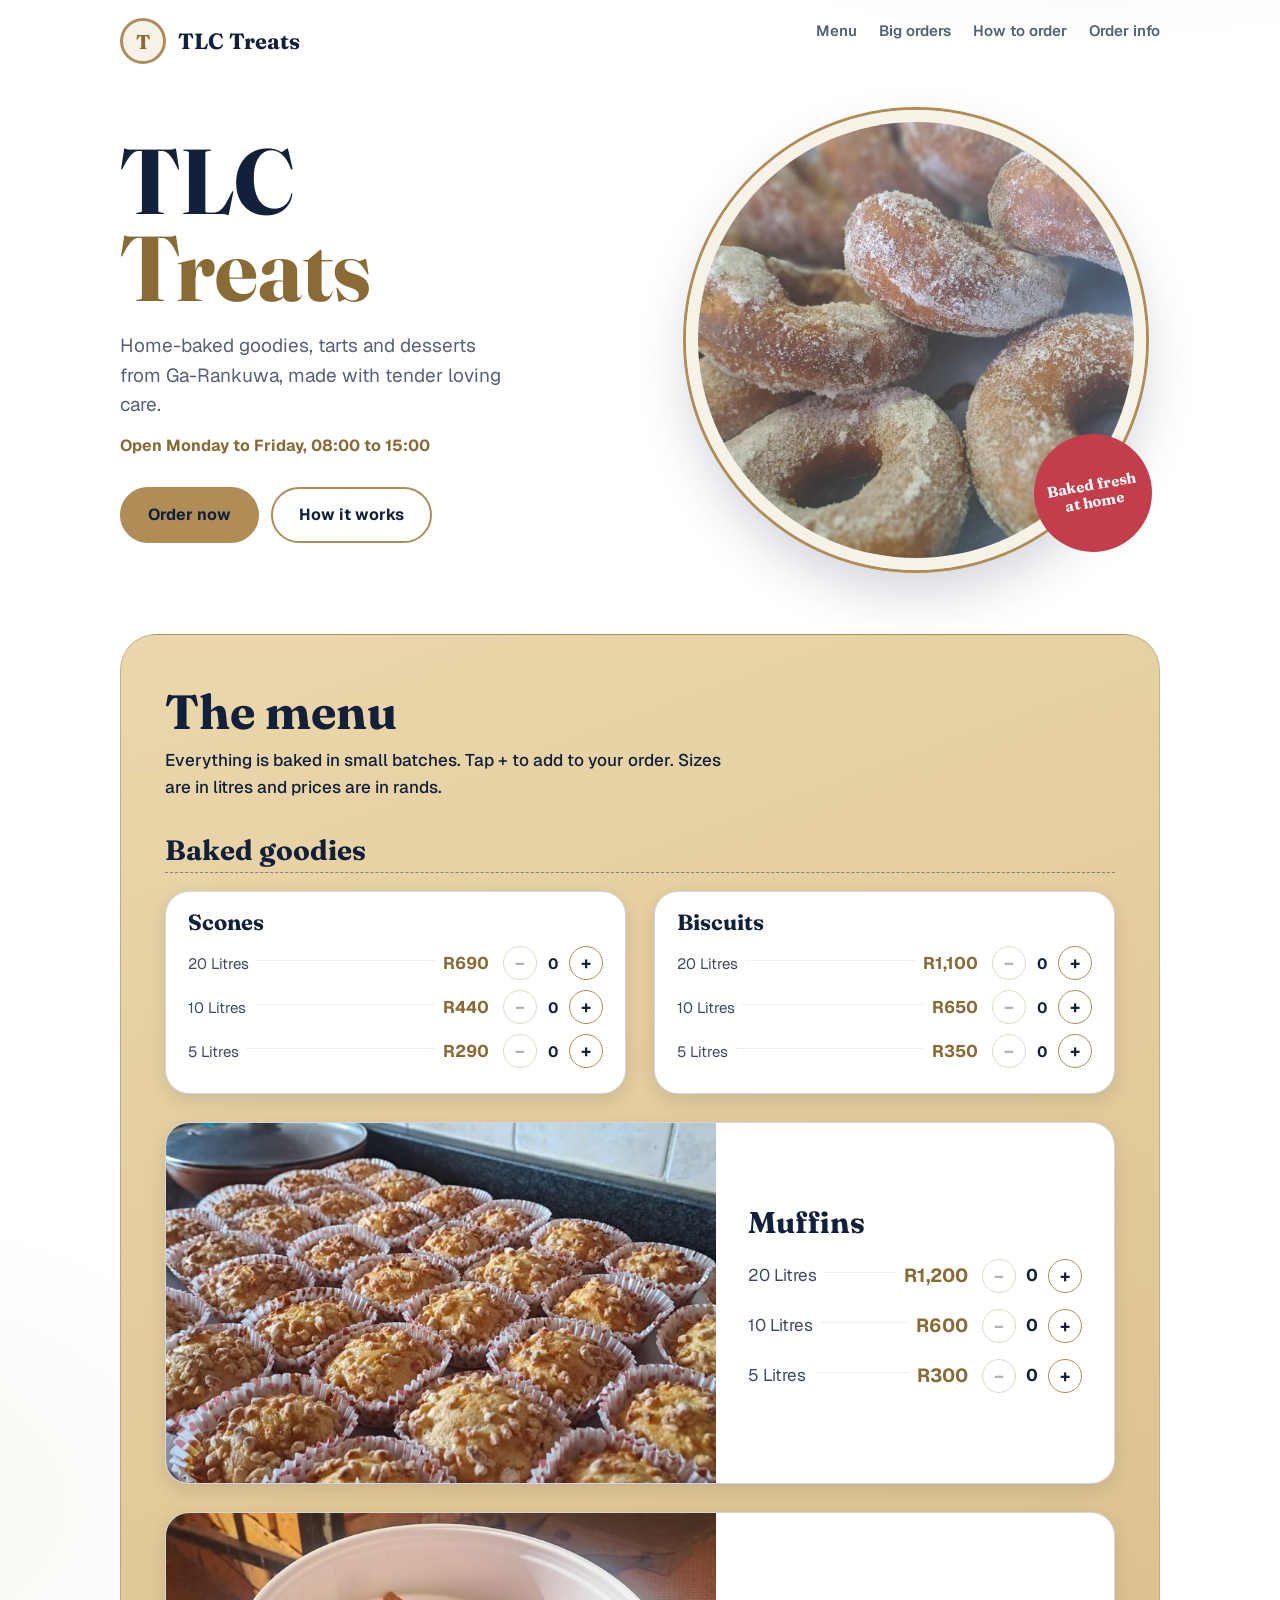
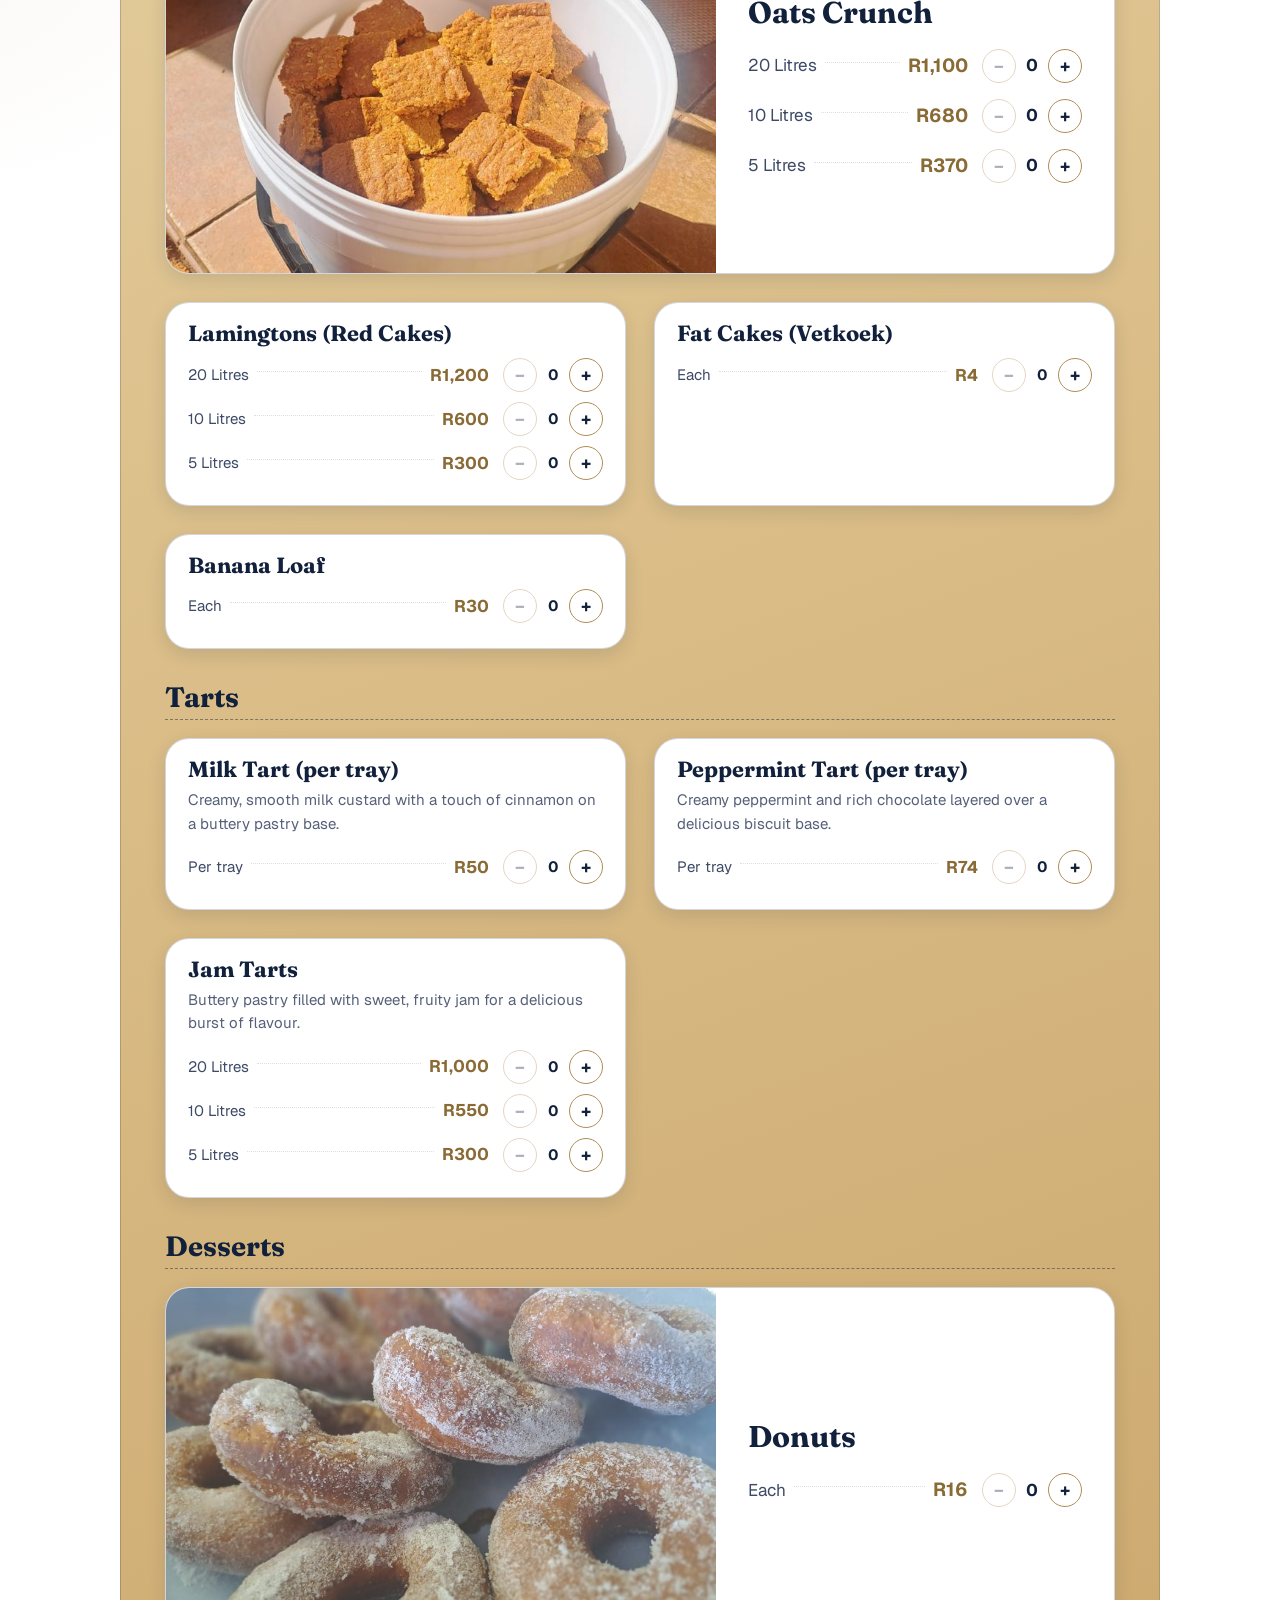
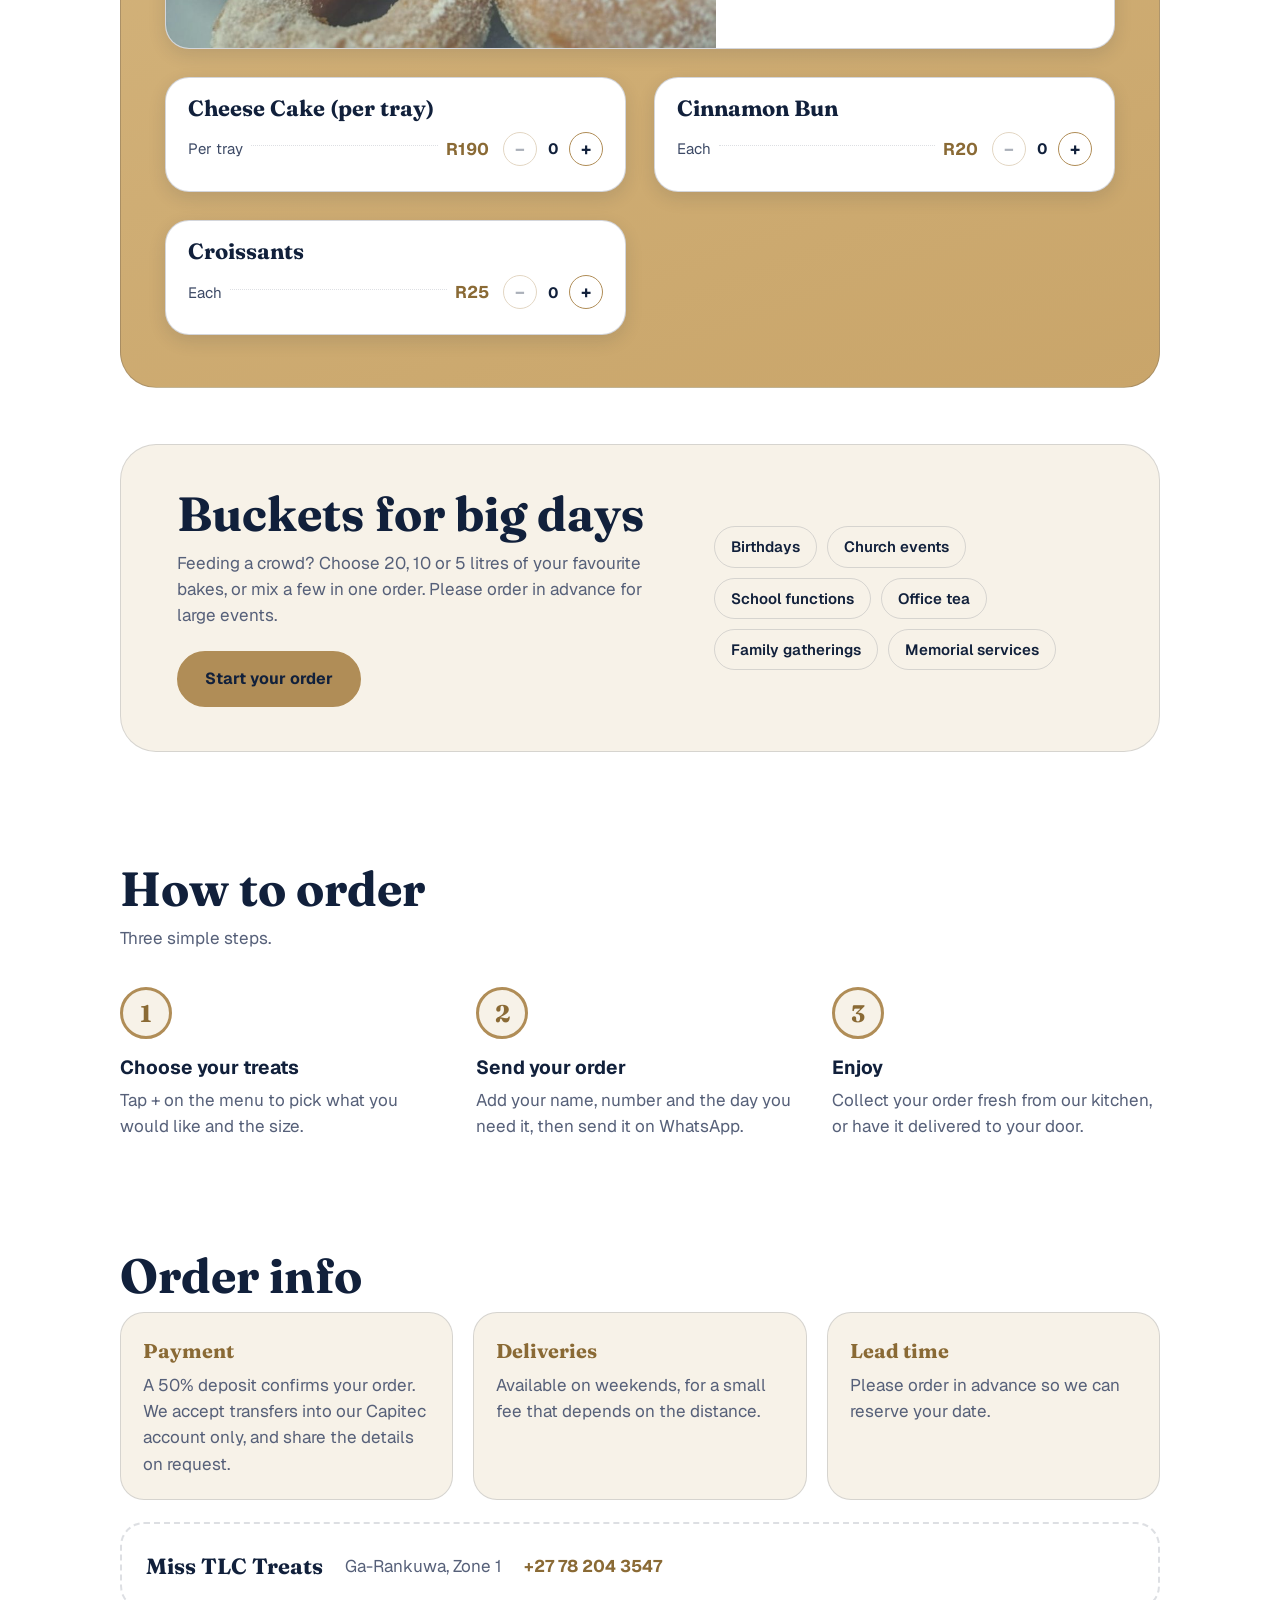
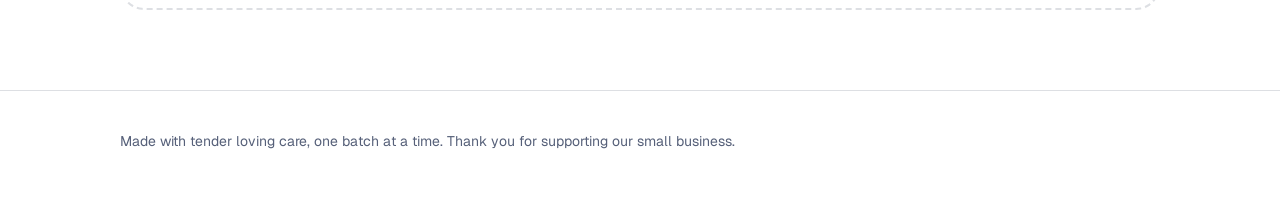
==== commit 4d9b65c7: "Gold background behind menu / price list with high-contrast text Co-Authored-By: Claude Sonnet 5.5 <" ====
--- a/index.html
+++ b/index.html
@@ -279,6 +279,17 @@
 .warn{background:#fff4e5;color:#7a4b00}
 .contact a{color:var(--gold2);font-weight:700;text-decoration:none;display:inline-flex;align-items:center;min-height:44px}
 @media(max-width:640px){.qty button{width:38px;height:38px}.prices li{flex-wrap:wrap}.prices li i{display:none}.prices li span{flex:1}}
+
+/* ---------- Gold menu / price list background ---------- */
+#menu{border-radius:36px;padding:clamp(26px,5vw,52px) clamp(16px,4vw,44px);
+  background:linear-gradient(160deg,#ead7ab 0%,#d9bb85 55%,#c9a56a 100%);border:1px solid rgba(17,32,59,.18)}
+#menu h2,#menu .cat,#menu .lead{color:var(--navy)}
+#menu .lead{font-weight:500}
+#menu .cat{border-bottom:1.5px dashed rgba(17,32,59,.45);padding-bottom:8px}
+#menu .pitem{background:#fff;border-color:rgba(17,32,59,.18);box-shadow:0 6px 18px rgba(17,32,59,.12)}
+#menu .pitem.has-qty{border-color:var(--navy);box-shadow:0 0 0 2px var(--navy) inset,0 6px 18px rgba(17,32,59,.12)}
+#menu .prices li span{color:#3d4a66}
+@media(max-width:640px){#menu{border-radius:26px;padding:24px 12px}}
 </style>
 </head>
 <body>
